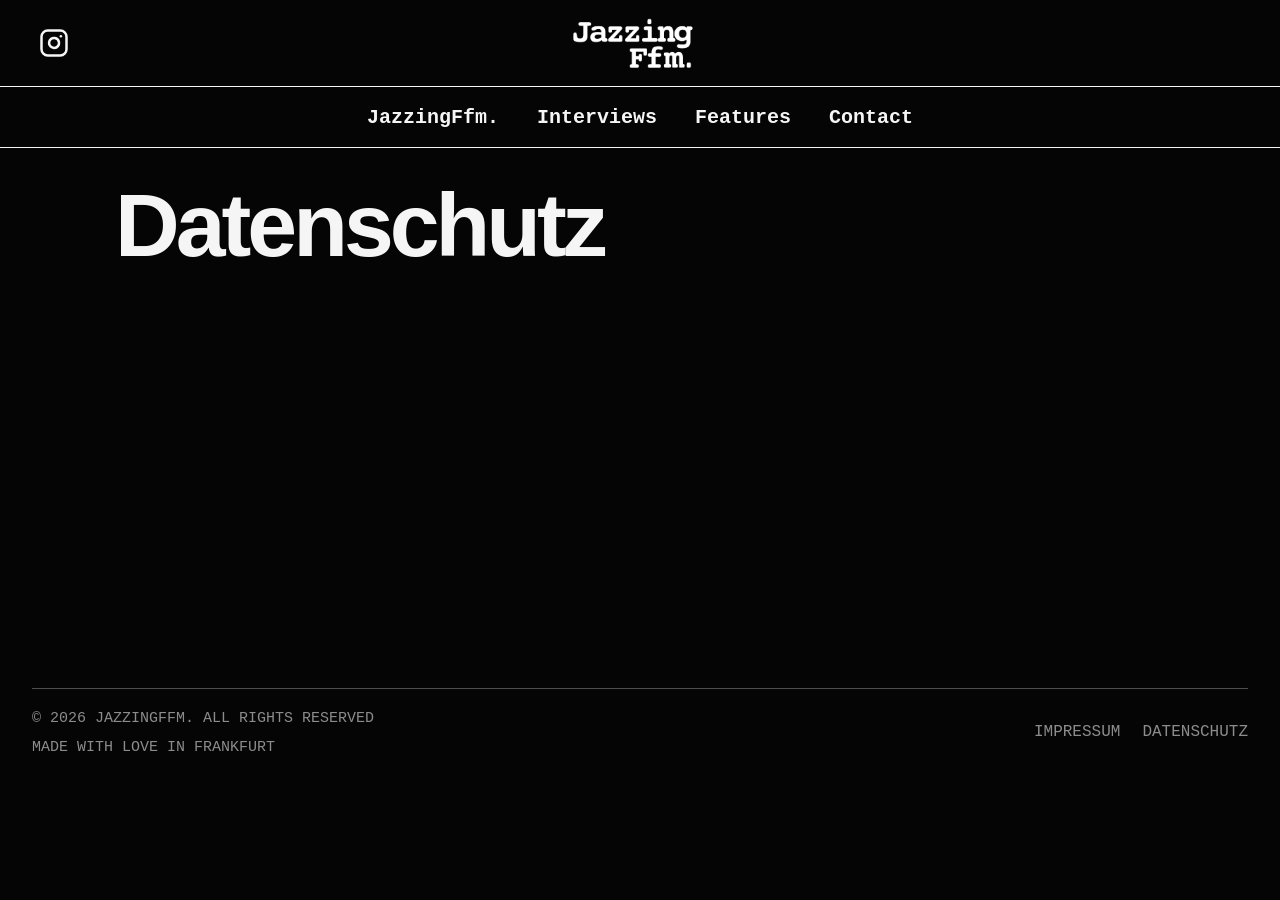
==== datenschutz/index.html @ f1a975be "Add Impressum and Datenschutz footer pages" ====
<!DOCTYPE html>
<html lang="de">
<head>
  <meta charset="UTF-8" />
  <meta name="viewport" content="width=device-width, initial-scale=1.0" />
  <title>Datenschutz | JazzingFfm</title>
  <meta name="robots" content="noindex, follow" />
  <link rel="canonical" href="https://jazzingffm.de/datenschutz/" />
  <link rel="icon" type="image/png" href="/tab-icon.png?v=9c1cafc0" />
  <link rel="stylesheet" href="/css/style.css?v=caption37" />
  <link rel="stylesheet" href="/css/site-polish.css?v=8" />
</head>
<body>
  <header class="top-header">
    <div class="masthead">
      <a class="header-instagram-link" href="https://www.instagram.com/jazzingffm/" target="_blank" rel="noopener" aria-label="JazzingFfm. on Instagram"><svg viewBox="0 0 24 24" aria-hidden="true" fill="none" stroke-width="2" stroke-linecap="round" stroke-linejoin="round"><rect x="2" y="2" width="20" height="20" rx="5" ry="5"></rect><path d="M16 11.37A4 4 0 1 1 12.63 8 4 4 0 0 1 16 11.37z"></path><line x1="17.5" y1="6.5" x2="17.51" y2="6.5"></line></svg></a>
      <a class="header-logo-link" href="/" aria-label="JazzingFfm. home"><img class="header-logo" src="/header.png" alt="JazzingFfm." /></a>
    </div>
  </header>
  <nav class="nav-row" aria-label="Main navigation"><div class="nav-inner"><div class="nav-links"><a href="/">JazzingFfm.</a><a href="/#/interviews">Interviews</a><a href="/#/features">Features</a><a href="/#/contact">Contact</a></div></div></nav>
  <main><section class="page active"><div class="container hero"><h1>Datenschutz</h1></div></section></main>
  <footer class="site-footer"><div class="footer-main"><div class="footer-left"><div class="copyright"><p>© 2026 JAZZINGFFM. ALL RIGHTS RESERVED</p><p>MADE WITH LOVE IN FRANKFURT</p></div></div><nav class="footer-legal" aria-label="Legal"><a href="/impressum/">Impressum</a><a href="/datenschutz/" aria-current="page">Datenschutz</a></nav></div></footer>
  <script src="/js/site-transition.js?v=3"></script>
</body>
</html>
---- css/style.css ----
:root {
      --bg: #050505;
      --ink: #f5f5f5;
      --muted: #a7a7a7;
      --footer: #050505;
      --footerText: #f5f5f5;
      --accent: #f5f5f5;
    }

    * {
      box-sizing: border-box;
    }

    html {
      scroll-behavior: smooth;
      background: var(--bg);
      max-width: 100%;
      overflow-x: clip;
    }

    body {
      margin: 0;
      background: var(--bg);
      color: var(--ink);
      font-family: "Courier New", Courier, monospace;
      line-height: 1.55;
      max-width: 100%;
      overflow-x: clip;
    }

    a {
      color: inherit;
      text-decoration: none;
    }

    img {
      max-width: 100%;
      display: block;
    }

    input,
    button {
      font: inherit;
    }

    /* =========================
       HEADER
    ========================== */

    .top-header {
      background: var(--bg);
    }

    .masthead {
      height: 118px;
      display: flex;
      align-items: center;
      justify-content: center;
      max-width: 1500px;
      margin: 0 auto;
      padding: 0 42px;
      position: relative;
    }

    .header-logo-link {
      display: inline-flex;
      align-items: center;
      justify-content: center;
      transition: opacity 0.18s ease;
    }

    .header-logo-link:hover {
      opacity: 0.68;
    }

    .header-logo {
      width: min(760px, 78vw);
      height: auto;
      max-height: 84px;
      object-fit: contain;
      filter: invert(1);
    }

    .header-instagram-link {
      position: absolute;
      left: 42px;
      top: 50%;
      transform: translateY(-50%);
      display: inline-flex;
      align-items: center;
      justify-content: center;
      width: 58px;
      height: 58px;
      transition: opacity 0.18s ease;
    }

    .header-instagram-link:hover {
      opacity: 0.62;
    }

    .header-instagram-link svg {
      width: 42px;
      height: 42px;
      stroke: currentColor;
    }

    .language-switch {
      position: absolute;
      right: 42px;
      top: 50%;
      transform: translateY(-50%);
      display: flex;
      align-items: center;
      gap: 8px;
      font-size: 18px;
      font-weight: 700;
    }

    .language-switch button {
      border: 1.5px solid var(--ink);
      background: transparent;
      color: var(--ink);
      border-radius: 999px;
      padding: 5px 13px;
      cursor: pointer;
      transition: background 0.18s ease, color 0.18s ease, opacity 0.18s ease;
    }

    .language-switch button:hover {
      opacity: 0.65;
    }

    .language-switch button.active {
      background: var(--ink);
      color: var(--bg);
      opacity: 1;
    }

    .nav-row {
      position: -webkit-sticky;
      position: sticky;
      top: 0;
      z-index: 20;
      background: var(--bg);
      border-top: 1.5px solid var(--ink);
      border-bottom: 1.5px solid var(--ink);
      height: 88px;
      display: flex;
      align-items: center;
    }

    .nav-inner {
      width: 100%;
      max-width: 1500px;
      margin: 0 auto;
      padding: 0 42px;
      display: flex;
      align-items: center;
      justify-content: center;
    }

    .nav-links {
      display: flex;
      align-items: center;
      justify-content: center;
      gap: 18px;
      font-size: 27px;
      font-weight: 700;
      white-space: nowrap;
      flex-wrap: wrap;
    }

    .nav-links a {
      padding: 7px 19px;
      border-radius: 999px;
      transition: background 0.18s ease, color 0.18s ease, opacity 0.18s ease;
    }

    .nav-links a:hover {
      opacity: 0.55;
    }

    .nav-links a.active {
      background: var(--ink);
      color: var(--bg);
      opacity: 1;
    }

    /* =========================
       GENERAL LAYOUT
    ========================== */

    main {
      min-height: 60vh;
    }

    .page {
      display: none;
      max-width: 100%;
      overflow-x: clip;
    }

    .page.active {
      display: block;
    }

    .container {
      width: min(1180px, calc(100% - 44px));
      margin: 0 auto;
    }

    .thin-line {
      border: 0;
      border-top: 1.5px solid var(--ink);
      margin: 26px 0;
    }

    .eyebrow {
      font-size: 18px;
      text-transform: uppercase;
      letter-spacing: 0.18em;
      margin-bottom: 16px;
      color: var(--accent);
      font-weight: 900;
    }

    .button {
      display: inline-flex;
      align-items: center;
      justify-content: center;
      padding: 10px 30px;
      border: 1.5px solid var(--ink);
      border-radius: 999px;
      font-family: Georgia, "Times New Roman", serif;
      font-size: 26px;
      background: transparent;
      cursor: pointer;
      transition: background 0.18s ease, color 0.18s ease;
    }

    .button:hover {
      background: var(--ink);
      color: var(--bg);
    }

    /* =========================
       HOME
    ========================== */

    .home-feature {
      display: grid;
      grid-template-columns: 1.1fr 0.9fr;
      gap: 32px;
      padding: 42px 0 46px;
      align-items: stretch;
    }

    .feature-visual {
      display: flex;
      flex-direction: column;
      min-width: 0;
    }

    .feature-image {
      min-height: 430px;
      background:
        linear-gradient(135deg, rgba(255,255,255,.12), rgba(255,255,255,.02)),
        repeating-linear-gradient(
          45deg,
          rgba(255,255,255,.12) 0 1px,
          transparent 1px 18px
        );
      border: 1.5px solid var(--ink);
      display: flex;
      align-items: flex-end;
      padding: 28px;
      font-size: 18px;
      color: var(--muted);
      overflow: hidden;
      position: relative;
    }

    .feature-photo {
      height: auto;
      object-fit: contain;
      position: static;
      width: 100%;
    }

    .feature-image.has-photo {
      display: block;
      min-height: 0;
      padding: 0;
    }

    .feature-image.has-photo .feature-image-label {
      display: none;
    }

    .feature-copy {
      padding: 16px 0;
      display: flex;
      flex-direction: column;
      justify-content: center;
    }

    .feature-copy h2 {
      font-family: Arial, Helvetica, sans-serif;
      font-size: clamp(42px, 5vw, 74px);
      line-height: 0.98;
      letter-spacing: -3px;
      margin: 0 0 20px;
    }

    .feature-copy p {
      font-size: 22px;
      margin: 0 0 20px;
    }

    .latest-button-mobile {
      display: none;
    }

    .feature-meta {
      color: var(--muted);
      font-size: 16px;
      letter-spacing: 0.08em;
      margin: -8px 0 24px;
      text-transform: uppercase;
    }

    .home-about {
      border-top: 1.5px solid var(--ink);
      display: block;
      padding: 48px 0 68px;
    }

    .home-about > .eyebrow {
      margin-bottom: 18px;
    }

    .home-about h1 {
      font-family: Arial, Helvetica, sans-serif;
      font-size: clamp(46px, 7vw, 96px);
      line-height: 0.94;
      letter-spacing: -4px;
      margin: 0;
      max-width: 1000px;
    }

    .home-about-copy > p {
      color: var(--ink);
      font-size: 19px;
      line-height: 1.65;
      margin: 18px 0 0;
      max-width: 860px;
    }

    .hero {
      padding: 54px 0;
    }

    .hero h1 {
      font-family: Arial, Helvetica, sans-serif;
      font-size: clamp(54px, 9vw, 132px);
      line-height: 0.92;
      letter-spacing: -6px;
      margin: 0;
      max-width: 1100px;
    }

    .hero p {
      max-width: 740px;
      font-size: 23px;
      margin-top: 22px;
    }

    /* =========================
       LISTING PAGES
    ========================== */

    .listing {
      padding: 18px 0 70px;
    }

    .listing-header {
      display: flex;
      align-items: end;
      justify-content: flex-start;
      gap: 56px;
      margin-bottom: 0;
    }

    .listing-header + .thin-line {
      margin: 18px 0 44px;
    }

    .section-title {
      font-family: Arial, Helvetica, sans-serif;
      font-size: clamp(40px, 6vw, 82px);
      letter-spacing: -3px;
      line-height: 0.95;
      margin: 0;
    }

    .listing-header p {
      max-width: 540px;
      font-size: 20px;
      color: var(--muted);
      margin: 0;
    }

    .article-grid {
      display: grid;
      grid-template-columns: repeat(3, 1fr);
      column-gap: 26px;
      row-gap: 64px;
    }

    .article-card {
      min-height: 0;
      display: flex;
      flex-direction: column;
      justify-content: flex-start;
      color: inherit;
      text-align: left;
      font-family: inherit;
    }

    .card-thumb {
      height: 250px;
      border: 1.5px solid var(--ink);
      background:
        linear-gradient(135deg, rgba(255,255,255,.10), rgba(255,255,255,.03)),
        repeating-linear-gradient(
          -30deg,
          rgba(255,255,255,.10) 0 1px,
          transparent 1px 14px
        );
      margin-bottom: 22px;
      display: flex;
      align-items: flex-end;
      padding: 18px;
      font-size: 15px;
      color: var(--muted);
    }

    .card-thumb.has-photo {
      overflow: hidden;
      padding: 0;
    }

    .card-thumb img {
      height: 100%;
      object-fit: cover;
      width: 100%;
    }

    .card-thumb.has-photo .card-thumb-label {
      display: none;
    }

    .article-card h2 {
      font-family: Arial, Helvetica, sans-serif;
      font-size: 34px;
      line-height: 1;
      letter-spacing: -1.4px;
      margin: 0 0 16px;
    }

    .article-meta {
      font-size: 15px;
      text-transform: uppercase;
      letter-spacing: 0.08em;
      color: var(--muted);
      margin-bottom: 12px;
    }

    .article-card p {
      margin: 0;
      font-size: 18px;
    }

    .article-card .card-subtitle {
      font-size: 20px;
      line-height: 1.45;
    }

    .read-more {
      display: inline-block;
      margin-top: 8px;
      font-size: 19px;
      border-bottom: 1.5px solid var(--ink);
      width: fit-content;
    }

    /* =========================
       ARTICLE PAGE
    ========================== */

    .article-page {
      padding: 50px 0 74px;
    }

    .article-shell {
      max-width: 980px;
      margin: 0 auto;
    }

.article-category {
  display: block;
  width: fit-content;
  margin: 0 0 18px;
  border-bottom: 1.5px solid var(--ink);
  padding-bottom: 5px;
  font-size: 20px;
  font-weight: 900;
}

.article-back-top {
  display: block;
  width: fit-content;
  margin: 0 0 40px -42px;
  font-size: 19px;
  border-bottom: 1.5px solid var(--ink);
}

    .article-title {
      font-family: Arial, Helvetica, sans-serif;
      font-size: clamp(48px, 7vw, 104px);
      line-height: 0.94;
      letter-spacing: -5px;
      margin: 0;
    }

    .byline {
      font-size: 19px;
      margin: 18px 0;
      color: var(--muted);
    }

    .article-gallery {
      position: relative;
    }

    .article-gallery-track {
      aspect-ratio: 3 / 2;
      background: transparent;
      border: 0;
      display: block;
      overflow: hidden;
      position: relative;
      width: 100%;
    }

    .article-hero-image {
      align-items: center;
      background: transparent;
      color: var(--muted);
      display: grid;
      font-size: 16px;
      height: 100%;
      inset: 0;
      justify-items: center;
      overflow: hidden;
      padding: 24px;
      position: absolute;
      width: 100%;
    }

    .article-hero-image[hidden] {
      display: none;
    }

    .article-hero-image img {
      display: block;
      height: auto;
      max-height: 100%;
      max-width: 100%;
      object-fit: contain;
      width: auto;
    }

    .article-hero-image.has-photo {
      padding: 0;
    }

    .gallery-control {
      background: transparent;
      border: 0;
      color: #fff;
      cursor: pointer;
      font-family: Arial, Helvetica, sans-serif;
      font-size: 30px;
      line-height: 1;
      opacity: 0;
      padding: 10px;
      pointer-events: none;
      position: absolute;
      text-shadow: 0 1px 5px rgba(0, 0, 0, 0.85);
      top: 50%;
      transform: translateY(-50%);
      transition: opacity 0.16s ease;
      z-index: 2;
    }

    .article-gallery:hover .gallery-control,
    .article-gallery:focus-within .gallery-control {
      opacity: 1;
      pointer-events: auto;
    }

    .gallery-control:hover {
      color: #fff;
      opacity: 0.65;
    }

    .gallery-control.previous {
      left: 8px;
    }

    .gallery-control.next {
      right: 8px;
    }

    .gallery-control[hidden],
    .gallery-status[hidden] {
      display: none;
    }

    .gallery-status {
      background: rgba(5, 5, 5, 0.72);
      bottom: 12px;
      color: #fff;
      font-size: 13px;
      line-height: 1;
      padding: 6px 8px;
      pointer-events: none;
      position: absolute;
      right: 12px;
      z-index: 2;
    }

    @media (hover: none), (pointer: coarse) {
      .article-gallery .gallery-control {
        opacity: 1;
        pointer-events: auto;
      }
    }

    .caption {
      color: var(--muted);
      font-size: 15px;
      margin: 10px 0 28px;
    }

    .article-body {
      font-family: inherit;
      font-size: 23px;
      line-height: 1.45;
      max-width: 720px;
    }

    .article-body p {
      margin: 0 0 24px;
    }

    .article-body > p:first-child {
      font-weight: 700;
    }

    .article-body strong {
      font-weight: 700;
    }

    .question {
      font-family: Georgia, "Times New Roman", serif;
      font-weight: 400;
      font-size: 21px;
      line-height: 1.4;
      margin-top: 34px;
    }

    .artist-bio {
      border: 1.5px solid var(--ink);
      display: block;
      margin: 42px 0 0;
      min-height: 150px;
      padding: 28px 34px 30px;
      width: 100%;
    }

    .artist-bio h2 {
      font-family: Arial, Helvetica, sans-serif;
      font-size: 34px;
      letter-spacing: -1px;
      line-height: 1;
      margin: 0 0 8px;
    }

    .artist-bio p {
      font-family: inherit;
      font-size: 18px;
      line-height: 1.65;
      margin: 0;
    }

    /* =========================
       CONTACT PAGE
    ========================== */

    .contact-box {
      border-top: 1.5px solid var(--ink);
      border-bottom: 1.5px solid var(--ink);
      padding: 30px 0;
      margin: 28px 0 68px;
      max-width: 780px;
    }

    .contact-box p {
      font-size: 24px;
      margin: 0 0 20px;
    }

    .contact-box a {
      border-bottom: 1.5px solid var(--ink);
    }

    /* =========================
       FOOTER
    ========================== */

    .site-footer {
      background: var(--footer);
      color: var(--footerText);
      padding: 0 0 24px;
      border-radius: 0;
    }

    .footer-main {
      width: min(1460px, calc(100% - 44px));
      margin: 0 auto;
      display: flex;
      align-items: center;
      border-top: 1.5px solid #4d4d4d;
      justify-content: space-between;
      gap: 24px;
      padding-top: 24px;
    }

    .footer-left {
      display: flex;
      flex-direction: column;
      align-items: flex-start;
    }

.hidden {
  display: none !important;
}

    .copyright {
      color: #8c8c8c;
      font-size: 18px;
      text-transform: uppercase;
    }

    .copyright p {
      margin: 0 0 6px;
    }

    .copyright p:last-child {
      margin-bottom: 0;
    }

    .socials {
      display: flex;
      justify-content: flex-end;
      align-items: center;
      flex-wrap: wrap;
      gap: 14px;
    }

    .socials a {
      border: 1.5px solid var(--footerText);
      border-radius: 999px;
      padding: 6px 30px;
      font-family: Georgia, "Times New Roman", serif;
      font-size: 28px;
      line-height: 1;
    }

    .socials .support {
      background: var(--footerText);
      color: var(--footer);
      border-color: var(--footerText);
    }

    /* =========================
       RESPONSIVE
    ========================== */

    @media (min-width: 1051px) {
      .masthead {
        height: 86px;
        max-width: 1320px;
        padding: 0 32px;
      }

      .header-logo {
        width: min(560px, 60vw);
        max-height: 60px;
      }

      .header-instagram-link {
        left: 32px;
        width: 44px;
        height: 44px;
      }

      .header-instagram-link svg {
        width: 30px;
        height: 30px;
      }

      .language-switch {
        right: 32px;
        gap: 6px;
        font-size: 14px;
      }

      .language-switch button {
        padding: 4px 10px;
      }

      .nav-row {
        height: 62px;
      }

      .nav-inner {
        max-width: 1320px;
        padding: 0 32px;
      }

      .nav-links {
        gap: 10px;
        font-size: 20px;
      }

      .nav-links a {
        padding: 5px 14px;
      }

      .container {
        width: min(1050px, calc(100% - 64px));
      }

      .eyebrow {
        font-size: 14px;
        margin-bottom: 12px;
      }

      .button {
        padding: 8px 24px;
        font-size: 21px;
      }

      .home-feature {
        gap: 28px;
        padding: 28px 0 34px;
      }

      .home-feature .feature-visual {
        transform: translateY(10px);
      }

      .feature-image {
        min-height: 350px;
      }

      .feature-copy {
        padding: 10px 0;
      }

      .feature-copy h2 {
        font-size: clamp(34px, 4vw, 58px);
        letter-spacing: -2px;
        margin-bottom: 14px;
      }

      .feature-copy p {
        font-size: 18px;
        margin-bottom: 16px;
      }

      .feature-meta {
        font-size: 13px;
        margin: -4px 0 18px;
      }

      .home-about {
        padding: 34px 0 48px;
      }

      .home-about > .eyebrow {
        margin-bottom: 12px;
      }

      .home-about h1 {
        font-size: clamp(38px, 5.8vw, 74px);
        letter-spacing: -3px;
        max-width: 850px;
      }

      .home-about-copy > p {
        font-size: 16px;
        line-height: 1.55;
        margin-top: 14px;
        max-width: 760px;
      }

      .hero {
        padding: 36px 0;
      }

      .hero h1 {
        font-size: clamp(42px, 7vw, 94px);
        letter-spacing: -4px;
      }

      .hero p {
        font-size: 19px;
        margin-top: 16px;
      }

      .listing {
        padding: 36px 0 54px;
      }

      .listing-header {
        gap: 40px;
        margin-bottom: 12px;
      }

      .listing-header + .thin-line {
        margin: 10px 0 34px;
      }

      .section-title {
        font-size: clamp(34px, 5vw, 64px);
        letter-spacing: -2px;
      }

      .listing-header p {
        max-width: 500px;
        font-size: 17px;
      }

      .article-grid {
        column-gap: 22px;
        row-gap: 52px;
      }

      .card-thumb {
        height: 210px;
        margin-bottom: 18px;
      }

      .article-card h2 {
        font-size: 28px;
        letter-spacing: -1px;
        margin-bottom: 12px;
      }

      .article-meta {
        font-size: 13px;
        margin-bottom: 9px;
      }

      .article-card .card-subtitle {
        font-size: 17px;
        line-height: 1.4;
      }

      .read-more {
        margin-top: 6px;
        font-size: 16px;
      }

      .article-page {
        padding: 36px 0 56px;
      }

      .article-shell {
        max-width: 860px;
      }

      .article-category {
        margin-bottom: 14px;
        font-size: 16px;
      }

      .article-title {
        font-size: clamp(40px, 5.7vw, 76px);
        letter-spacing: -3px;
      }

      .byline {
        font-size: 16px;
        margin: 14px 0;
      }

      .article-hero-image {
        height: 480px;
      }

      .caption {
        font-size: 13px;
        margin: 8px 0 22px;
      }

      .article-body {
        max-width: 680px;
        font-size: 20px;
        line-height: 1.4;
      }

      .article-body p {
        margin-bottom: 20px;
      }

      .question {
        font-size: 18px;
        margin-top: 28px;
      }

      .artist-bio {
        margin-top: 34px;
        min-height: 0;
        padding: 22px 26px 24px;
      }

      .artist-bio h2 {
        font-size: 28px;
        margin-bottom: 6px;
      }

      .artist-bio p {
        font-size: 16px;
        line-height: 1.5;
      }

      .contact-box {
        max-width: 700px;
        margin: 22px 0 52px;
        padding: 24px 0;
      }

      .contact-box p {
        font-size: 20px;
        margin-bottom: 16px;
      }

      .site-footer {
        padding-bottom: 18px;
      }

      .footer-main {
        width: min(1260px, calc(100% - 64px));
        padding-top: 18px;
      }

      .copyright {
        font-size: 15px;
      }

      .socials a {
        padding: 5px 24px;
        font-size: 22px;
      }
    }

    @media (max-width: 1050px) {
      .masthead {
        height: 104px;
        padding: 0 24px;
      }

      .header-logo {
        width: min(620px, 84vw);
        max-height: 72px;
      }

      .language-switch {
        right: 24px;
        font-size: 16px;
      }

      .header-instagram-link {
        left: 24px;
        width: 48px;
        height: 48px;
      }

      .header-instagram-link svg {
        width: 34px;
        height: 34px;
      }

      .language-switch button {
        padding: 4px 11px;
      }

      .nav-row {
        height: auto;
        padding: 16px 0;
      }

      .nav-inner {
        padding: 0 24px;
      }

      .nav-links {
        gap: 12px;
        font-size: 22px;
      }

      .nav-links a {
        padding: 6px 16px;
      }

      .home-feature {
        grid-template-columns: 1fr;
      }

      .home-about {
        grid-template-columns: 1fr;
      }

      .article-grid {
        grid-template-columns: 1fr 1fr;
      }

      .footer-main {
        gap: 16px;
        align-items: center;
      }

      .socials {
        justify-content: flex-start;
      }
    }

    @media (max-width: 680px) {
      .masthead {
        height: 92px;
        padding: 0 14px;
      }

      .header-logo {
        width: min(320px, 58vw);
        max-height: 52px;
      }

      .header-instagram-link {
        left: 12px;
        top: 50%;
        bottom: auto;
        transform: translateY(-50%);
        width: 38px;
        height: 38px;
      }

      .header-instagram-link svg {
        width: 26px;
        height: 26px;
      }

      .language-switch {
        position: absolute;
        right: 12px;
        top: 50%;
        transform: translateY(-50%);
        gap: 4px;
        font-size: 13px;
      }

      .language-switch button {
        padding: 4px 8px;
      }

      .nav-row {
        height: auto;
        overflow: hidden;
        padding: 0;
      }

      .nav-inner {
        justify-content: flex-start;
        max-width: 100%;
        overflow-x: auto;
        padding: 10px 14px;
        scrollbar-width: none;
        -webkit-overflow-scrolling: touch;
      }

      .nav-inner::-webkit-scrollbar {
        display: none;
      }

      .nav-links {
        flex-wrap: nowrap;
        gap: 8px;
        justify-content: flex-start;
        font-size: 18px;
        min-width: max-content;
      }

      .nav-links a {
        border-radius: 999px;
        border-right: 0;
        padding: 7px 16px;
      }

      .hero {
        padding: 36px 0;
      }

      .hero h1,
      .home-about h1,
      .article-title {
        letter-spacing: -2.5px;
      }

      .home-feature {
        gap: 20px;
        padding: 32px 0 40px;
      }

      .home-feature .feature-copy {
        order: 1;
      }

      .home-feature .feature-visual {
        order: 2;
      }

      .home-feature .feature-copy #latestButton {
        display: none;
      }

      .latest-button-mobile {
        display: inline-flex;
        justify-self: start;
        order: 3;
        white-space: nowrap;
      }

      .home-about {
        padding: 36px 0 50px;
      }

      .article-grid {
        grid-template-columns: 1fr;
      }

      .listing-header {
        align-items: flex-start;
        flex-direction: column;
        gap: 18px;
      }

      .feature-image {
        height: 380px;
        min-height: 380px;
      }

      .article-hero-image:not(.has-photo) {
        min-height: 0;
      }

      .article-body {
        font-size: 20px;
      }

      .socials a {
        font-size: 22px;
      }

    }


/* article caption + counter row — PR 34 */
.article-gallery .gallery-status {
  position: absolute;
  top: calc(100% + 8px);
  right: 0;
  bottom: auto;
  left: auto;
  margin: 0;
  padding: 0;
  color: var(--muted);
  font-size: 14px;
  line-height: 1.4;
  text-align: right;
  white-space: nowrap;
}

#articleCaption.caption {
  margin: 8px 86px 10px 0;
  color: var(--muted);
  font-size: 14px;
  line-height: 1.4;
  min-height: 1.4em;
}

#articleBody.article-body {
  margin-top: 10px;
}

#articleBody.article-body > :first-child {
  margin-top: 0;
}

@media (max-width: 700px) {
  .article-gallery .gallery-status,
  #articleCaption.caption {
    font-size: 13px;
  }

  #articleCaption.caption {
    margin-right: 64px;
    margin-bottom: 8px;
  }

  #articleBody.article-body {
    margin-top: 8px;
  }
}

/* flush article caption + counter row */
.article-gallery .gallery-status {
  top: 100%;
}

#articleCaption.caption {
  margin-top: 0;
  margin-bottom: 0;
}

#articleBody.article-body {
  margin-top: 20px;
}

@media (max-width: 700px) {
  #articleCaption.caption {
    margin-top: 0;
    margin-bottom: 0;
  }

  #articleBody.article-body {
    margin-top: 16px;
  }
}

/* Make the slide fill the invisible gallery frame and keep the photo bottom flush with its caption. */
.article-hero-image {
  height: 100% !important;
  align-items: end;
}

.article-gallery .gallery-status {
  top: 100%;
}

#articleCaption.caption {
  margin-top: 0;
  margin-bottom: 0;
}

#articleBody.article-body {
  margin-top: 20px;
}

@media (max-width: 700px) {
  #articleBody.article-body {
    margin-top: 16px;
  }
}
---- css/site-polish.css ----
/* Page transitions are driven by js/site-transition.js so the dissolve is reliable on desktop. */
main {
  opacity: 1;
  filter: blur(0);
  transform: scale(1);
  will-change: opacity, filter, transform;
}

/* Homepage lead image: keep the photo's natural aspect ratio and let the white frame hug the image itself. */
.feature-image.has-photo {
  align-self: flex-start;
  aspect-ratio: auto;
  background: transparent;
  border: 1.5px solid var(--ink);
  display: block;
  height: auto;
  min-height: 0;
  overflow: hidden;
  padding: 0;
  position: relative;
  width: fit-content;
  max-width: 100%;
}

.feature-image.has-photo .feature-photo {
  display: block;
  height: auto;
  max-height: none;
  max-width: 100%;
  object-fit: initial;
  position: static;
  width: auto;
}

/* Article gallery: reserve one stable frame before images load and while the
   slideshow changes. Photos are letterboxed against black, so neither a slow
   image nor a different aspect ratio can move the article text below it. */
.article-gallery-track {
  aspect-ratio: 16 / 9;
  background: var(--bg);
  height: auto;
  min-height: 0;
}

.article-hero-image {
  height: 100% !important;
  inset: 0;
  position: absolute;
}

.article-hero-image img {
  max-height: 100%;
}

.footer-legal {
  align-items: center;
  color: #8c8c8c;
  display: flex;
  font-size: 16px;
  gap: 22px;
  text-transform: uppercase;
}

.footer-legal a {
  border-bottom: 1px solid transparent;
  transition: border-color 0.18s ease, color 0.18s ease;
}

.footer-legal a:hover,
.footer-legal a:focus-visible {
  border-color: var(--footerText);
  color: var(--footerText);
}

@media (max-width: 680px) {
  body {
    font-size: 15px;
    line-height: 1.5;
  }

  .footer-main {
    align-items: flex-start;
    flex-direction: column;
  }

  .footer-legal {
    font-size: 13px;
    gap: 18px;
  }

  .nav-row {
    height: 58px;
  }

  .nav-inner {
    padding: 0 8px;
  }

  .nav-links {
    gap: 2px;
    font-size: 15.5px;
  }

  .nav-links a {
    padding: 6px 10px;
  }

  .button {
    font-size: 19px;
    padding: 8px 20px;
  }

  .eyebrow {
    font-size: 13px;
    margin-bottom: 10px;
  }

  .home-feature {
    row-gap: 12px;
    padding-top: 22px;
    padding-bottom: 28px;
  }

  .feature-copy {
    padding: 0;
  }

  .feature-copy h2 {
    font-size: 30px;
    line-height: 1.02;
    letter-spacing: -1.5px;
    margin-bottom: 12px;
  }

  .feature-copy p {
    font-size: 16.5px;
    line-height: 1.55;
    margin-bottom: 2px;
  }

  .feature-meta {
    font-size: 12.5px;
    margin-bottom: 14px;
  }

  .feature-visual {
    align-items: center;
    margin: 0;
    width: 100%;
  }

  .feature-image.has-photo {
    align-self: center;
    height: auto;
    margin-inline: auto;
    min-height: 0;
    max-width: 100%;
  }

  .feature-image.has-photo .feature-photo {
    height: auto;
    max-width: 100%;
    width: auto;
  }

  .latest-button-mobile {
    margin-top: 6px;
  }

  .home-about {
    padding: 34px 0 44px;
  }

  .home-about h1 {
    font-size: 38px;
    letter-spacing: -2px;
    line-height: 0.98;
  }

  .home-about-copy > p {
    font-size: 15.5px;
    line-height: 1.6;
    margin-top: 14px;
  }

  .listing-header {
    gap: 18px;
  }

  .section-title {
    font-size: 40px;
    letter-spacing: -2px;
  }

  .listing-header p {
    font-size: 15.5px;
    line-height: 1.5;
  }

  .article-card h2 {
    font-size: 27px;
    line-height: 1.05;
  }

  .article-card p,
  .article-card .card-subtitle {
    font-size: 16px;
    line-height: 1.5;
  }

  .read-more {
    font-size: 15px;
  }

  .article-page {
    padding-top: 30px;
  }

  .article-category {
    font-size: 15px;
  }

  .article-title {
    font-size: 40px;
    letter-spacing: -2px;
    line-height: 1;
  }

  .byline {
    font-size: 14px;
    margin: 12px 0;
  }

  .caption,
  .gallery-status {
    font-size: 12.5px;
  }

  .article-body,
  .article-body p,
  .article-body li {
    font-size: 16px;
    line-height: 1.62;
  }

  .artist-bio h2 {
    font-size: 24px;
  }

  .artist-bio p {
    font-size: 15px;
    line-height: 1.55;
  }

  .hero {
    padding: 36px 0;
  }

  .hero h1 {
    font-size: 42px;
    letter-spacing: -2px;
    line-height: 1;
  }

  .hero p,
  .contact-box {
    font-size: 16px;
  }

  .copyright,
  .site-footer {
    font-size: 12px;
  }
}
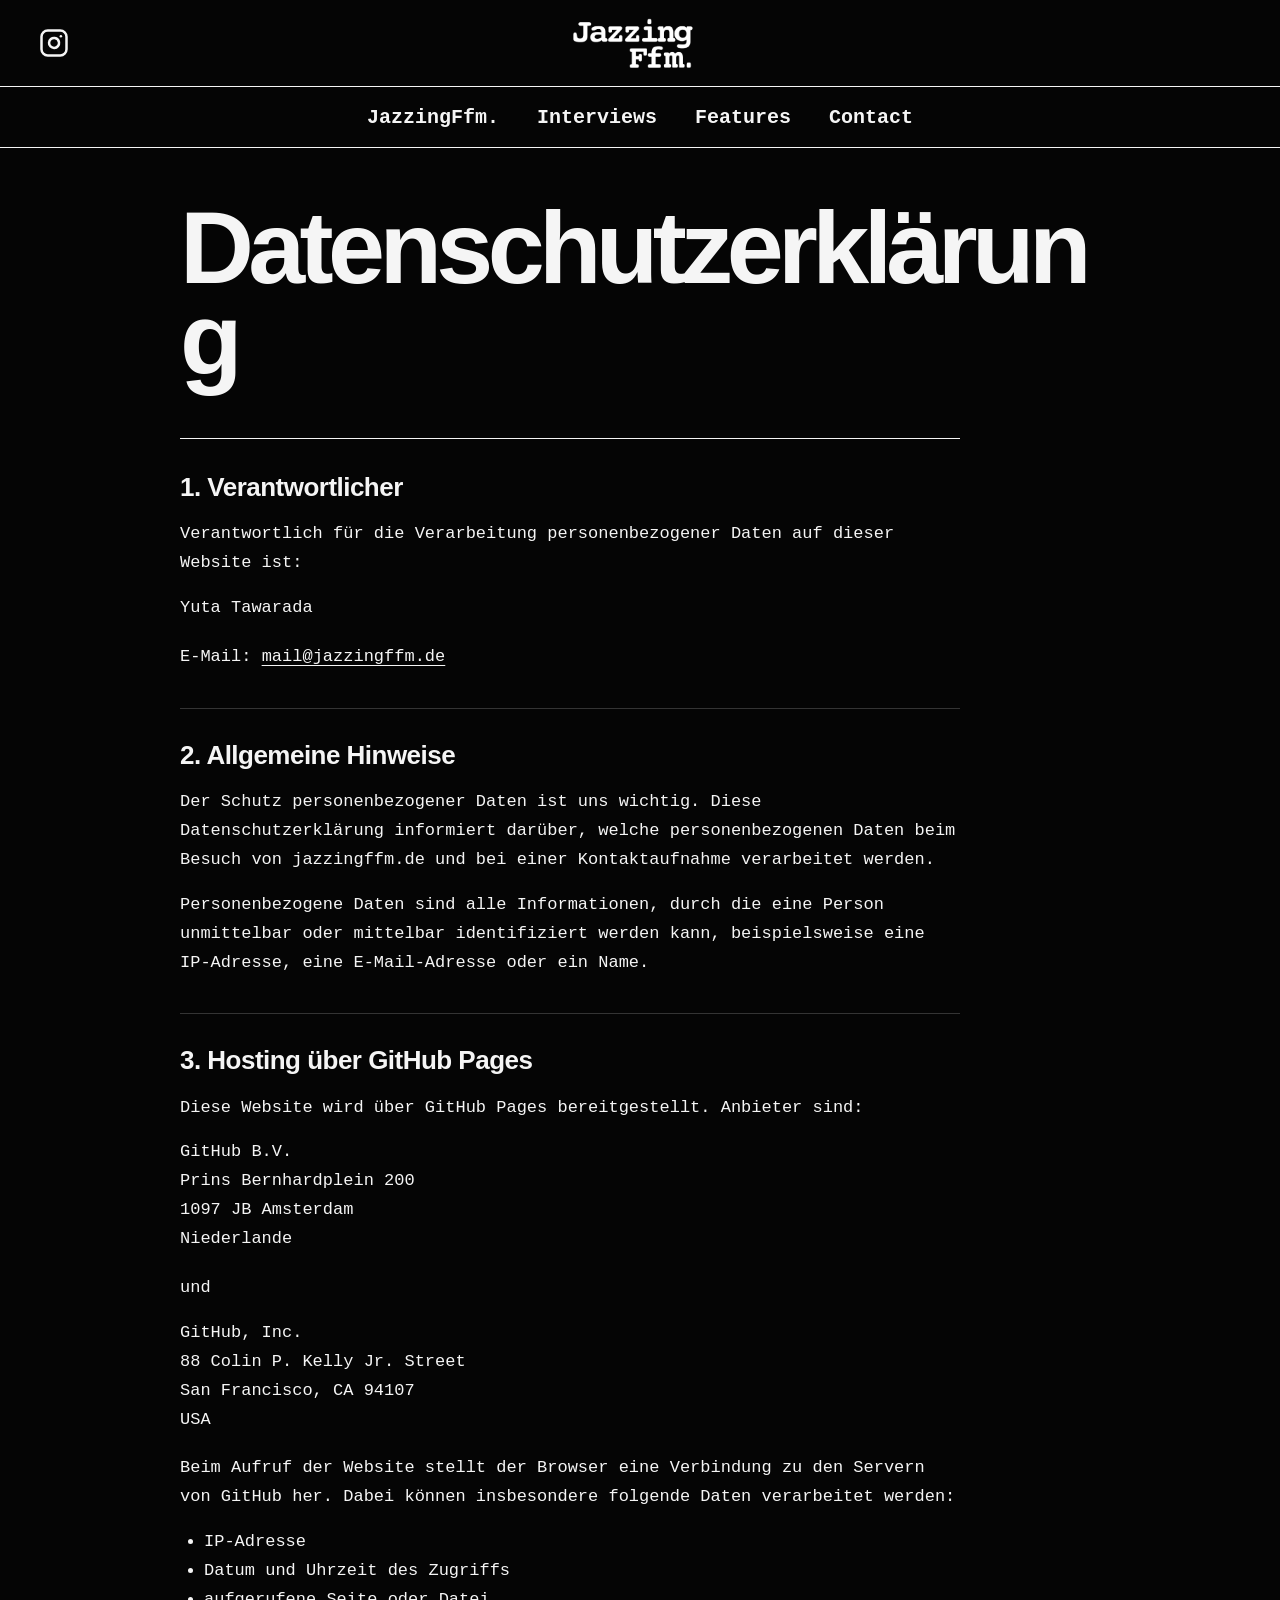
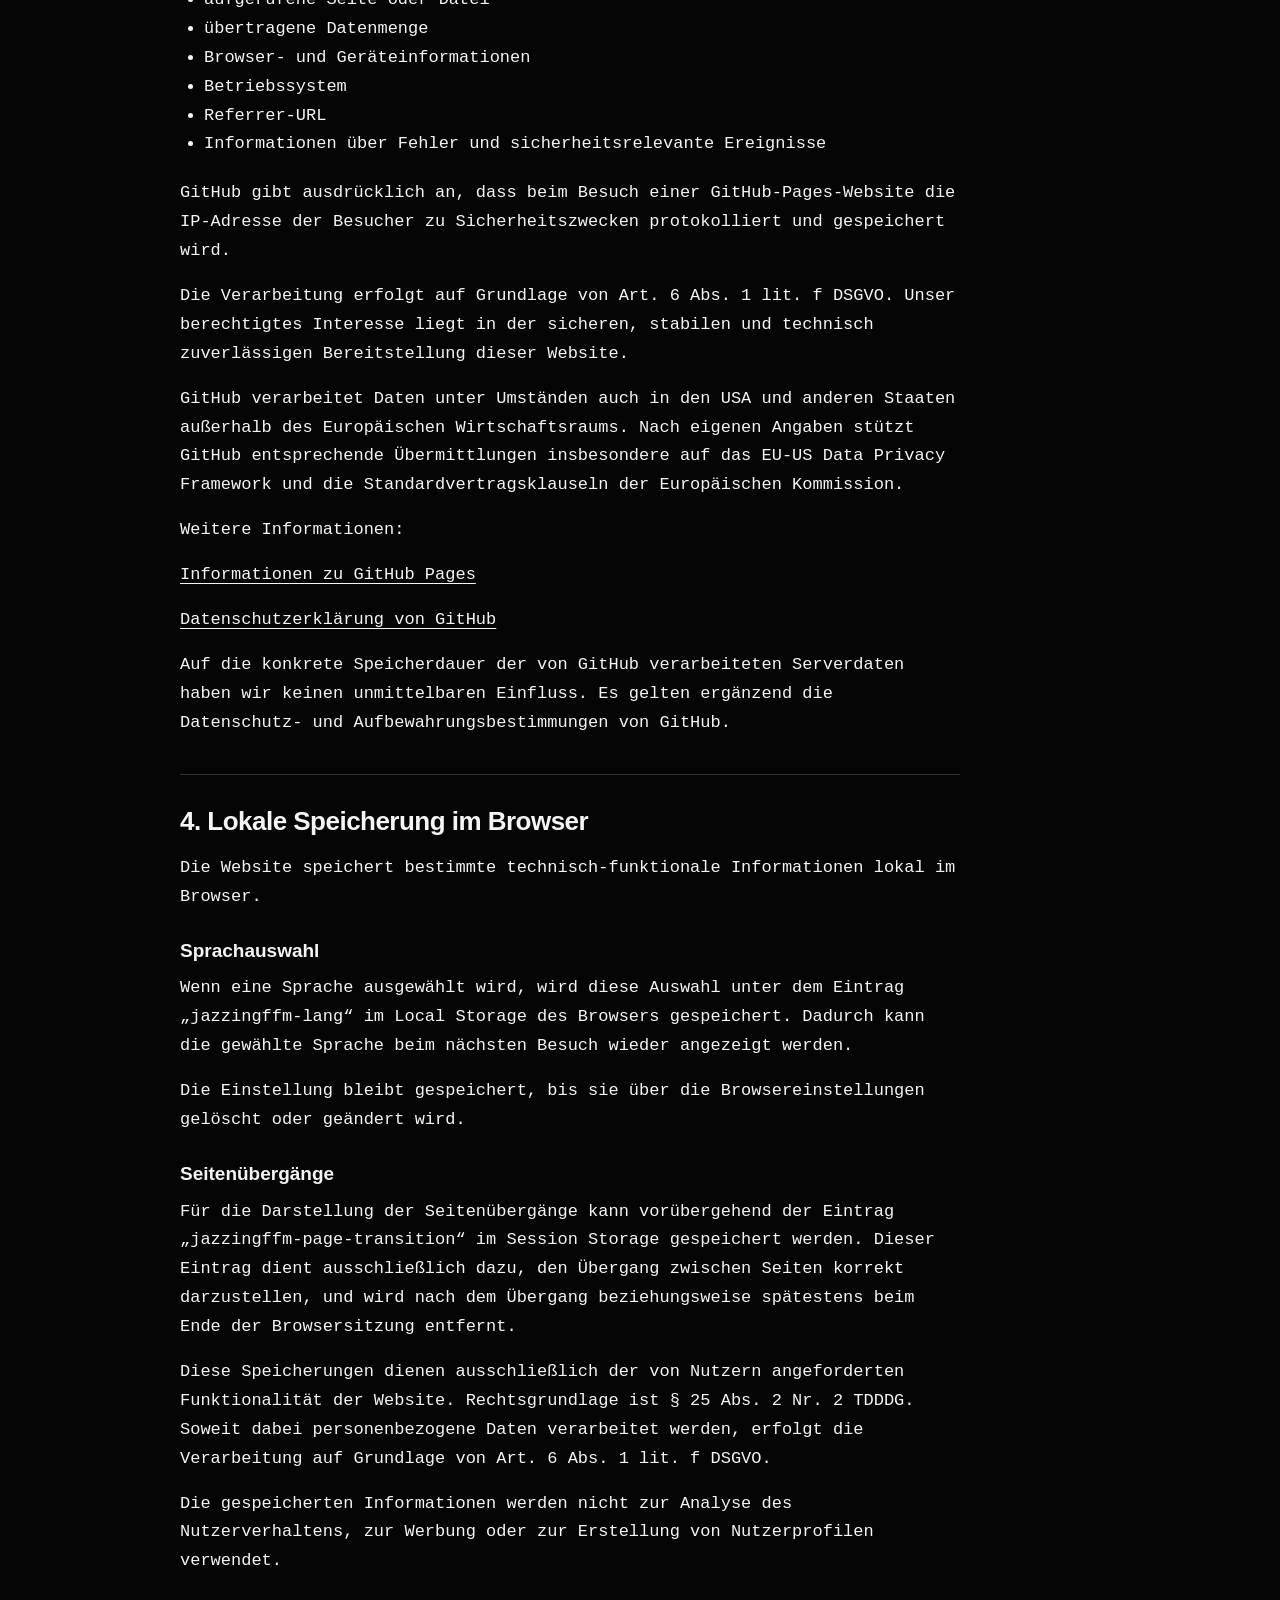
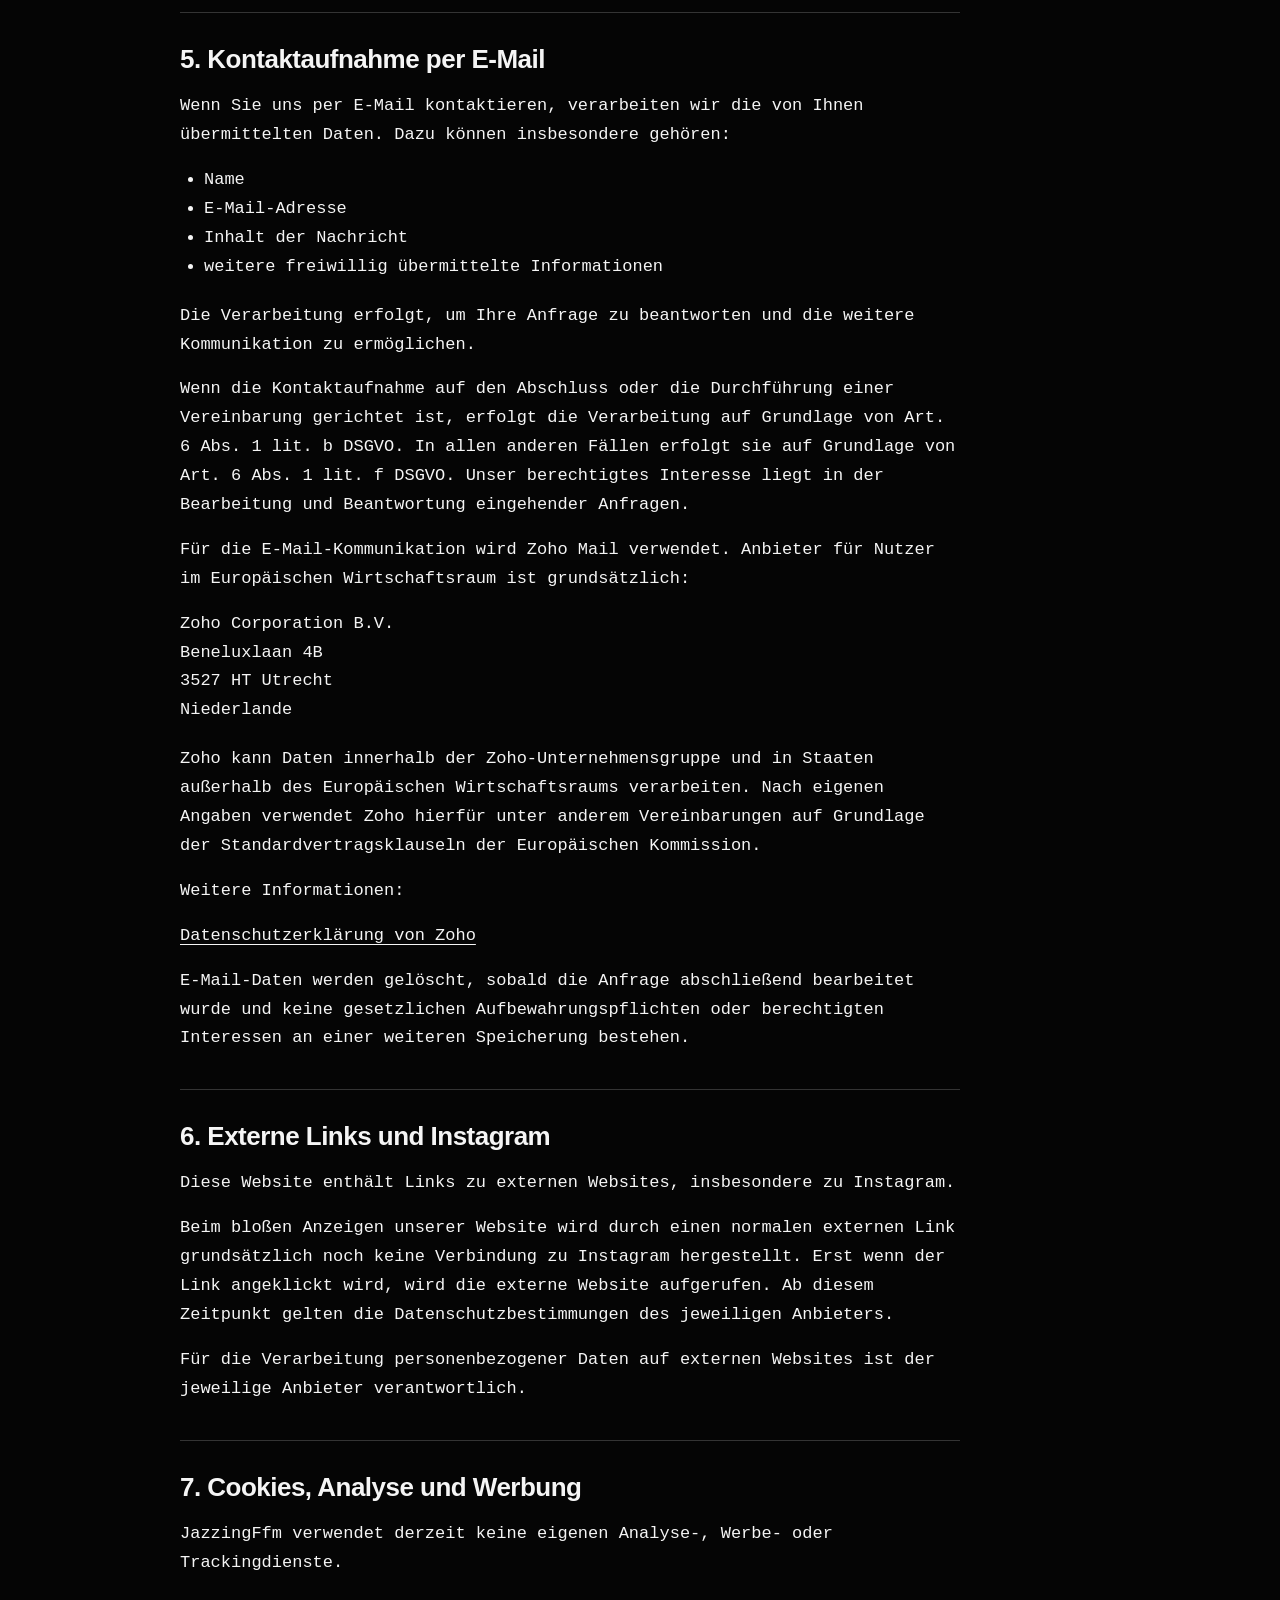
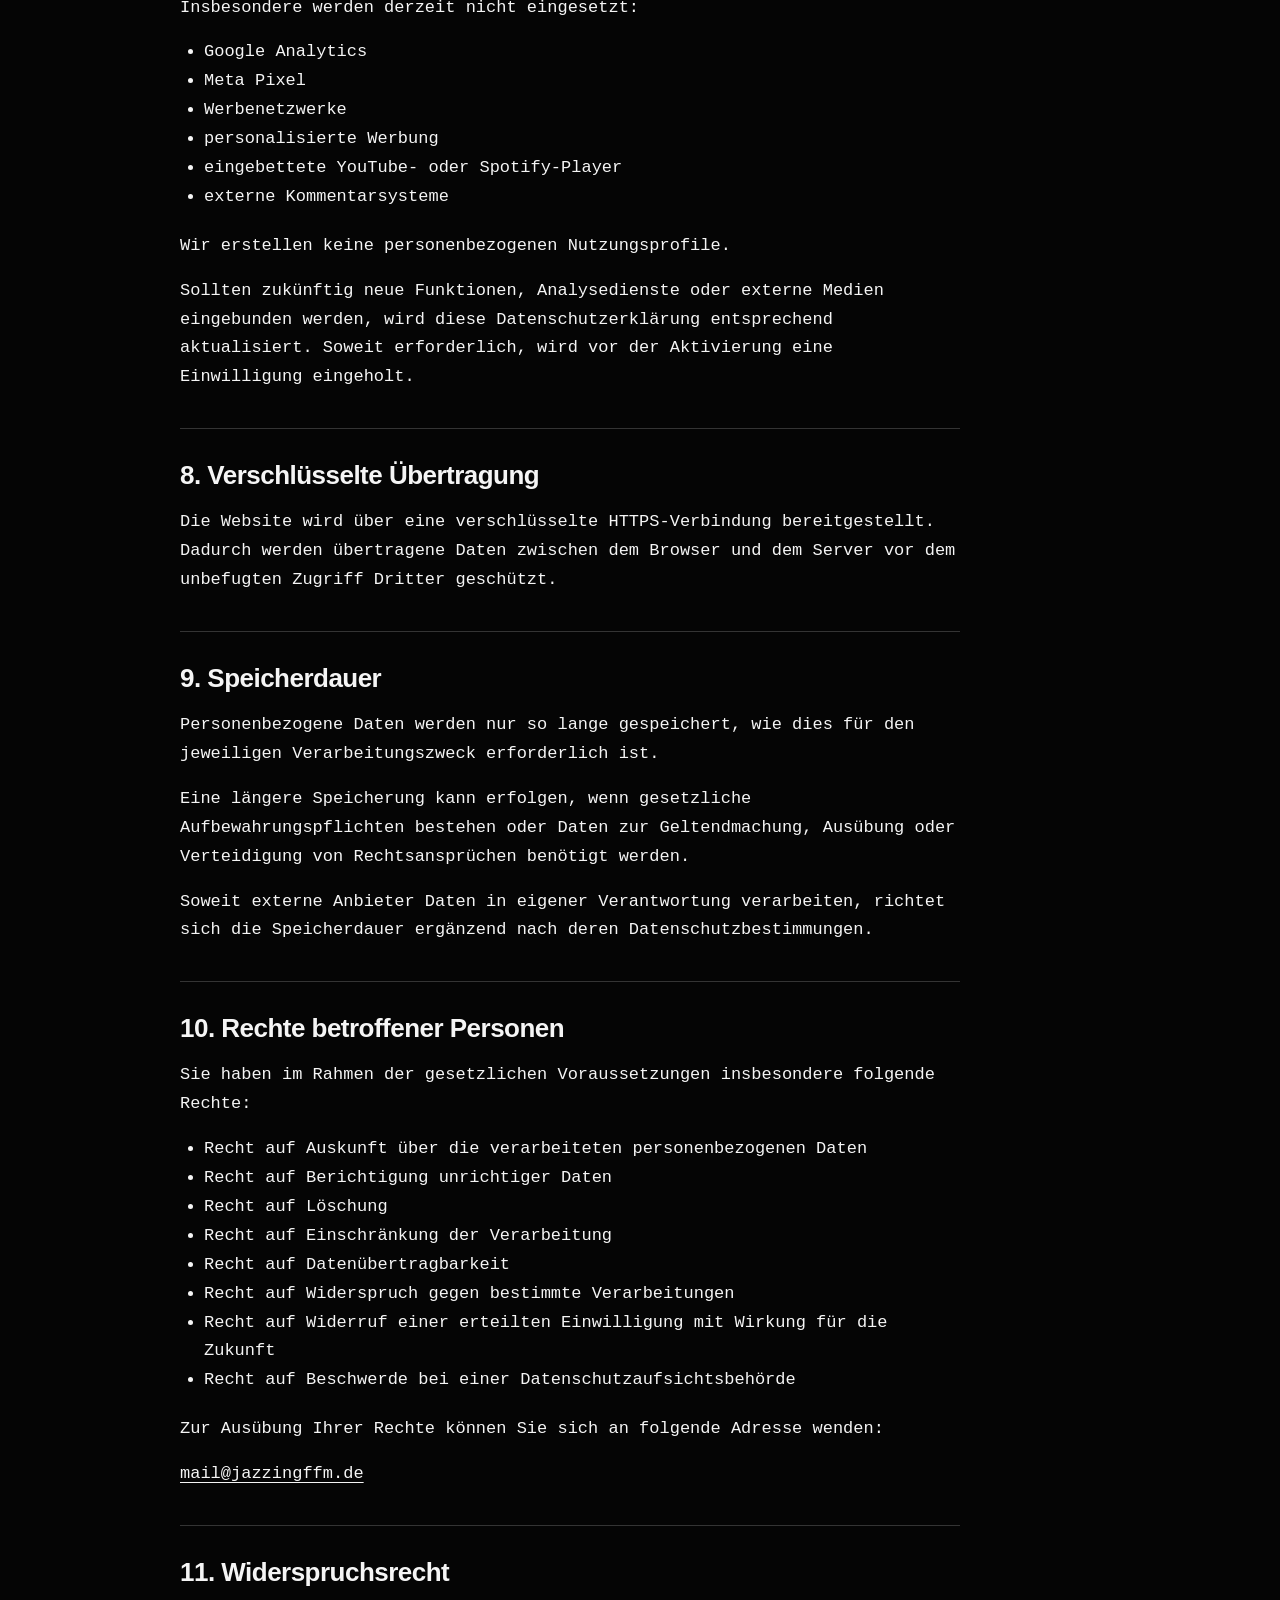
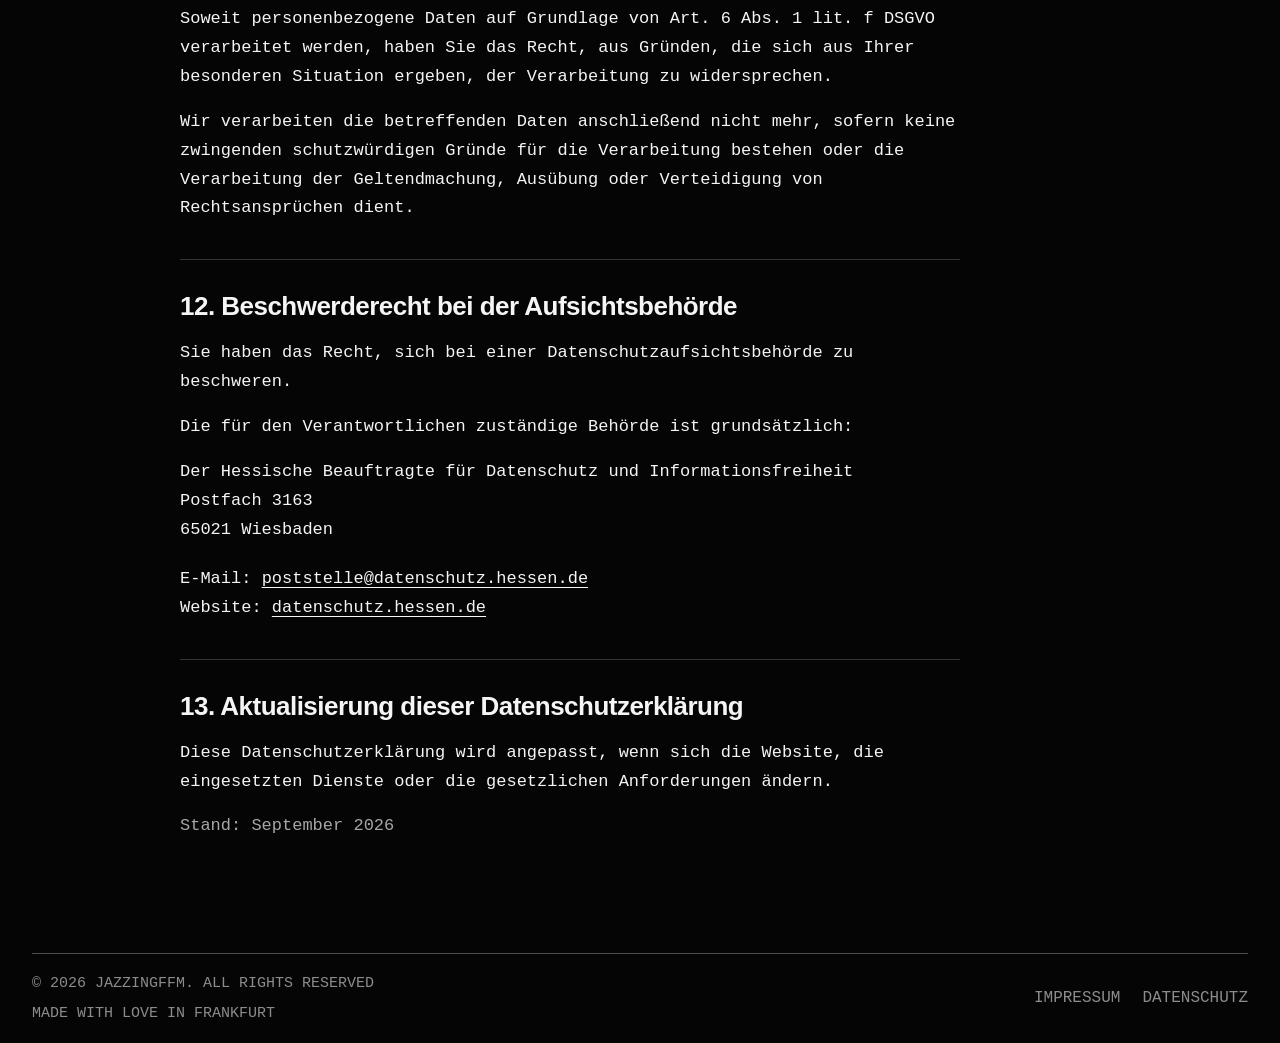
==== commit e3c42017: "Complete Impressum and privacy pages" ====
--- a/datenschutz/index.html
+++ b/datenschutz/index.html
@@ -8,7 +8,7 @@
   <link rel="canonical" href="https://jazzingffm.de/datenschutz/" />
   <link rel="icon" type="image/png" href="/tab-icon.png?v=9c1cafc0" />
   <link rel="stylesheet" href="/css/style.css?v=caption37" />
-  <link rel="stylesheet" href="/css/site-polish.css?v=8" />
+  <link rel="stylesheet" href="/css/site-polish.css?v=9" />
 </head>
 <body>
   <header class="top-header">
@@ -18,7 +18,178 @@
     </div>
   </header>
   <nav class="nav-row" aria-label="Main navigation"><div class="nav-inner"><div class="nav-links"><a href="/">JazzingFfm.</a><a href="/#/interviews">Interviews</a><a href="/#/features">Features</a><a href="/#/contact">Contact</a></div></div></nav>
-  <main><section class="page active"><div class="container hero"><h1>Datenschutz</h1></div></section></main>
+  <main>
+    <section class="page active">
+      <div class="container legal-page">
+        <h1>Datenschutzerklärung</h1>
+        <div class="legal-content">
+          <section aria-labelledby="controller-heading">
+            <h2 id="controller-heading">1. Verantwortlicher</h2>
+            <p>Verantwortlich für die Verarbeitung personenbezogener Daten auf dieser Website ist:</p>
+            <address>Yuta Tawarada</address>
+            <p>E-Mail: <a href="mailto:mail@jazzingffm.de">mail@jazzingffm.de</a></p>
+          </section>
+
+          <section aria-labelledby="general-heading">
+            <h2 id="general-heading">2. Allgemeine Hinweise</h2>
+            <p>Der Schutz personenbezogener Daten ist uns wichtig. Diese Datenschutzerklärung informiert darüber, welche personenbezogenen Daten beim Besuch von jazzingffm.de und bei einer Kontaktaufnahme verarbeitet werden.</p>
+            <p>Personenbezogene Daten sind alle Informationen, durch die eine Person unmittelbar oder mittelbar identifiziert werden kann, beispielsweise eine IP-Adresse, eine E-Mail-Adresse oder ein Name.</p>
+          </section>
+
+          <section aria-labelledby="hosting-heading">
+            <h2 id="hosting-heading">3. Hosting über GitHub Pages</h2>
+            <p>Diese Website wird über GitHub Pages bereitgestellt. Anbieter sind:</p>
+            <address>
+              GitHub B.V.<br />
+              Prins Bernhardplein 200<br />
+              1097 JB Amsterdam<br />
+              Niederlande
+            </address>
+            <p>und</p>
+            <address>
+              GitHub, Inc.<br />
+              88 Colin P. Kelly Jr. Street<br />
+              San Francisco, CA 94107<br />
+              USA
+            </address>
+            <p>Beim Aufruf der Website stellt der Browser eine Verbindung zu den Servern von GitHub her. Dabei können insbesondere folgende Daten verarbeitet werden:</p>
+            <ul>
+              <li>IP-Adresse</li>
+              <li>Datum und Uhrzeit des Zugriffs</li>
+              <li>aufgerufene Seite oder Datei</li>
+              <li>übertragene Datenmenge</li>
+              <li>Browser- und Geräteinformationen</li>
+              <li>Betriebssystem</li>
+              <li>Referrer-URL</li>
+              <li>Informationen über Fehler und sicherheitsrelevante Ereignisse</li>
+            </ul>
+            <p>GitHub gibt ausdrücklich an, dass beim Besuch einer GitHub-Pages-Website die IP-Adresse der Besucher zu Sicherheitszwecken protokolliert und gespeichert wird.</p>
+            <p>Die Verarbeitung erfolgt auf Grundlage von Art. 6 Abs. 1 lit. f DSGVO. Unser berechtigtes Interesse liegt in der sicheren, stabilen und technisch zuverlässigen Bereitstellung dieser Website.</p>
+            <p>GitHub verarbeitet Daten unter Umständen auch in den USA und anderen Staaten außerhalb des Europäischen Wirtschaftsraums. Nach eigenen Angaben stützt GitHub entsprechende Übermittlungen insbesondere auf das EU-US Data Privacy Framework und die Standardvertragsklauseln der Europäischen Kommission.</p>
+            <p>Weitere Informationen:</p>
+            <p><a href="https://docs.github.com/en/pages/getting-started-with-github-pages/what-is-github-pages" target="_blank" rel="noopener noreferrer">Informationen zu GitHub Pages</a></p>
+            <p><a href="https://docs.github.com/en/site-policy/privacy-policies/github-general-privacy-statement" target="_blank" rel="noopener noreferrer">Datenschutzerklärung von GitHub</a></p>
+            <p>Auf die konkrete Speicherdauer der von GitHub verarbeiteten Serverdaten haben wir keinen unmittelbaren Einfluss. Es gelten ergänzend die Datenschutz- und Aufbewahrungsbestimmungen von GitHub.</p>
+          </section>
+
+          <section aria-labelledby="storage-heading">
+            <h2 id="storage-heading">4. Lokale Speicherung im Browser</h2>
+            <p>Die Website speichert bestimmte technisch-funktionale Informationen lokal im Browser.</p>
+
+            <h3>Sprachauswahl</h3>
+            <p>Wenn eine Sprache ausgewählt wird, wird diese Auswahl unter dem Eintrag „jazzingffm-lang“ im Local Storage des Browsers gespeichert. Dadurch kann die gewählte Sprache beim nächsten Besuch wieder angezeigt werden.</p>
+            <p>Die Einstellung bleibt gespeichert, bis sie über die Browsereinstellungen gelöscht oder geändert wird.</p>
+
+            <h3>Seitenübergänge</h3>
+            <p>Für die Darstellung der Seitenübergänge kann vorübergehend der Eintrag „jazzingffm-page-transition“ im Session Storage gespeichert werden. Dieser Eintrag dient ausschließlich dazu, den Übergang zwischen Seiten korrekt darzustellen, und wird nach dem Übergang beziehungsweise spätestens beim Ende der Browsersitzung entfernt.</p>
+            <p>Diese Speicherungen dienen ausschließlich der von Nutzern angeforderten Funktionalität der Website. Rechtsgrundlage ist § 25 Abs. 2 Nr. 2 TDDDG. Soweit dabei personenbezogene Daten verarbeitet werden, erfolgt die Verarbeitung auf Grundlage von Art. 6 Abs. 1 lit. f DSGVO.</p>
+            <p>Die gespeicherten Informationen werden nicht zur Analyse des Nutzerverhaltens, zur Werbung oder zur Erstellung von Nutzerprofilen verwendet.</p>
+          </section>
+
+          <section aria-labelledby="email-heading">
+            <h2 id="email-heading">5. Kontaktaufnahme per E-Mail</h2>
+            <p>Wenn Sie uns per E-Mail kontaktieren, verarbeiten wir die von Ihnen übermittelten Daten. Dazu können insbesondere gehören:</p>
+            <ul>
+              <li>Name</li>
+              <li>E-Mail-Adresse</li>
+              <li>Inhalt der Nachricht</li>
+              <li>weitere freiwillig übermittelte Informationen</li>
+            </ul>
+            <p>Die Verarbeitung erfolgt, um Ihre Anfrage zu beantworten und die weitere Kommunikation zu ermöglichen.</p>
+            <p>Wenn die Kontaktaufnahme auf den Abschluss oder die Durchführung einer Vereinbarung gerichtet ist, erfolgt die Verarbeitung auf Grundlage von Art. 6 Abs. 1 lit. b DSGVO. In allen anderen Fällen erfolgt sie auf Grundlage von Art. 6 Abs. 1 lit. f DSGVO. Unser berechtigtes Interesse liegt in der Bearbeitung und Beantwortung eingehender Anfragen.</p>
+            <p>Für die E-Mail-Kommunikation wird Zoho Mail verwendet. Anbieter für Nutzer im Europäischen Wirtschaftsraum ist grundsätzlich:</p>
+            <address>
+              Zoho Corporation B.V.<br />
+              Beneluxlaan 4B<br />
+              3527 HT Utrecht<br />
+              Niederlande
+            </address>
+            <p>Zoho kann Daten innerhalb der Zoho-Unternehmensgruppe und in Staaten außerhalb des Europäischen Wirtschaftsraums verarbeiten. Nach eigenen Angaben verwendet Zoho hierfür unter anderem Vereinbarungen auf Grundlage der Standardvertragsklauseln der Europäischen Kommission.</p>
+            <p>Weitere Informationen:</p>
+            <p><a href="https://www.zoho.com/privacy.html" target="_blank" rel="noopener noreferrer">Datenschutzerklärung von Zoho</a></p>
+            <p>E-Mail-Daten werden gelöscht, sobald die Anfrage abschließend bearbeitet wurde und keine gesetzlichen Aufbewahrungspflichten oder berechtigten Interessen an einer weiteren Speicherung bestehen.</p>
+          </section>
+
+          <section aria-labelledby="external-heading">
+            <h2 id="external-heading">6. Externe Links und Instagram</h2>
+            <p>Diese Website enthält Links zu externen Websites, insbesondere zu Instagram.</p>
+            <p>Beim bloßen Anzeigen unserer Website wird durch einen normalen externen Link grundsätzlich noch keine Verbindung zu Instagram hergestellt. Erst wenn der Link angeklickt wird, wird die externe Website aufgerufen. Ab diesem Zeitpunkt gelten die Datenschutzbestimmungen des jeweiligen Anbieters.</p>
+            <p>Für die Verarbeitung personenbezogener Daten auf externen Websites ist der jeweilige Anbieter verantwortlich.</p>
+          </section>
+
+          <section aria-labelledby="tracking-heading">
+            <h2 id="tracking-heading">7. Cookies, Analyse und Werbung</h2>
+            <p>JazzingFfm verwendet derzeit keine eigenen Analyse-, Werbe- oder Trackingdienste.</p>
+            <p>Insbesondere werden derzeit nicht eingesetzt:</p>
+            <ul>
+              <li>Google Analytics</li>
+              <li>Meta Pixel</li>
+              <li>Werbenetzwerke</li>
+              <li>personalisierte Werbung</li>
+              <li>eingebettete YouTube- oder Spotify-Player</li>
+              <li>externe Kommentarsysteme</li>
+            </ul>
+            <p>Wir erstellen keine personenbezogenen Nutzungsprofile.</p>
+            <p>Sollten zukünftig neue Funktionen, Analysedienste oder externe Medien eingebunden werden, wird diese Datenschutzerklärung entsprechend aktualisiert. Soweit erforderlich, wird vor der Aktivierung eine Einwilligung eingeholt.</p>
+          </section>
+
+          <section aria-labelledby="encryption-heading">
+            <h2 id="encryption-heading">8. Verschlüsselte Übertragung</h2>
+            <p>Die Website wird über eine verschlüsselte HTTPS-Verbindung bereitgestellt. Dadurch werden übertragene Daten zwischen dem Browser und dem Server vor dem unbefugten Zugriff Dritter geschützt.</p>
+          </section>
+
+          <section aria-labelledby="retention-heading">
+            <h2 id="retention-heading">9. Speicherdauer</h2>
+            <p>Personenbezogene Daten werden nur so lange gespeichert, wie dies für den jeweiligen Verarbeitungszweck erforderlich ist.</p>
+            <p>Eine längere Speicherung kann erfolgen, wenn gesetzliche Aufbewahrungspflichten bestehen oder Daten zur Geltendmachung, Ausübung oder Verteidigung von Rechtsansprüchen benötigt werden.</p>
+            <p>Soweit externe Anbieter Daten in eigener Verantwortung verarbeiten, richtet sich die Speicherdauer ergänzend nach deren Datenschutzbestimmungen.</p>
+          </section>
+
+          <section aria-labelledby="rights-heading">
+            <h2 id="rights-heading">10. Rechte betroffener Personen</h2>
+            <p>Sie haben im Rahmen der gesetzlichen Voraussetzungen insbesondere folgende Rechte:</p>
+            <ul>
+              <li>Recht auf Auskunft über die verarbeiteten personenbezogenen Daten</li>
+              <li>Recht auf Berichtigung unrichtiger Daten</li>
+              <li>Recht auf Löschung</li>
+              <li>Recht auf Einschränkung der Verarbeitung</li>
+              <li>Recht auf Datenübertragbarkeit</li>
+              <li>Recht auf Widerspruch gegen bestimmte Verarbeitungen</li>
+              <li>Recht auf Widerruf einer erteilten Einwilligung mit Wirkung für die Zukunft</li>
+              <li>Recht auf Beschwerde bei einer Datenschutzaufsichtsbehörde</li>
+            </ul>
+            <p>Zur Ausübung Ihrer Rechte können Sie sich an folgende Adresse wenden:</p>
+            <p><a href="mailto:mail@jazzingffm.de">mail@jazzingffm.de</a></p>
+          </section>
+
+          <section aria-labelledby="objection-heading">
+            <h2 id="objection-heading">11. Widerspruchsrecht</h2>
+            <p>Soweit personenbezogene Daten auf Grundlage von Art. 6 Abs. 1 lit. f DSGVO verarbeitet werden, haben Sie das Recht, aus Gründen, die sich aus Ihrer besonderen Situation ergeben, der Verarbeitung zu widersprechen.</p>
+            <p>Wir verarbeiten die betreffenden Daten anschließend nicht mehr, sofern keine zwingenden schutzwürdigen Gründe für die Verarbeitung bestehen oder die Verarbeitung der Geltendmachung, Ausübung oder Verteidigung von Rechtsansprüchen dient.</p>
+          </section>
+
+          <section aria-labelledby="authority-heading">
+            <h2 id="authority-heading">12. Beschwerderecht bei der Aufsichtsbehörde</h2>
+            <p>Sie haben das Recht, sich bei einer Datenschutzaufsichtsbehörde zu beschweren.</p>
+            <p>Die für den Verantwortlichen zuständige Behörde ist grundsätzlich:</p>
+            <address>
+              Der Hessische Beauftragte für Datenschutz und Informationsfreiheit<br />
+              Postfach 3163<br />
+              65021 Wiesbaden
+            </address>
+            <p>E-Mail: <a href="mailto:poststelle@datenschutz.hessen.de">poststelle@datenschutz.hessen.de</a><br />
+              Website: <a href="https://datenschutz.hessen.de/" target="_blank" rel="noopener noreferrer">datenschutz.hessen.de</a></p>
+          </section>
+
+          <section aria-labelledby="updates-heading">
+            <h2 id="updates-heading">13. Aktualisierung dieser Datenschutzerklärung</h2>
+            <p>Diese Datenschutzerklärung wird angepasst, wenn sich die Website, die eingesetzten Dienste oder die gesetzlichen Anforderungen ändern.</p>
+            <p class="legal-note">Stand: September 2026</p>
+          </section>
+        </div>
+      </div>
+    </section>
+  </main>
   <footer class="site-footer"><div class="footer-main"><div class="footer-left"><div class="copyright"><p>© 2026 JAZZINGFFM. ALL RIGHTS RESERVED</p><p>MADE WITH LOVE IN FRANKFURT</p></div></div><nav class="footer-legal" aria-label="Legal"><a href="/impressum/">Impressum</a><a href="/datenschutz/" aria-current="page">Datenschutz</a></nav></div></footer>
   <script src="/js/site-transition.js?v=3"></script>
 </body>
--- a/css/site-polish.css
+++ b/css/site-polish.css
@@ -72,6 +72,82 @@
   color: var(--footerText);
 }
 
+/* Legal pages keep the site's monochrome editorial look while making long
+   statutory text comfortable to scan on large and small screens. */
+.legal-page {
+  max-width: 920px;
+  padding-bottom: 96px;
+  padding-top: 54px;
+}
+
+.legal-page > h1 {
+  font-family: Arial, Helvetica, sans-serif;
+  font-size: clamp(48px, 8vw, 104px);
+  letter-spacing: -0.055em;
+  line-height: 0.9;
+  margin: 0 0 52px;
+  overflow-wrap: anywhere;
+}
+
+.legal-content {
+  border-top: 1.5px solid var(--ink);
+  max-width: 780px;
+  padding-top: 34px;
+}
+
+.legal-content section + section {
+  border-top: 1px solid #343434;
+  margin-top: 36px;
+  padding-top: 32px;
+}
+
+.legal-content h2 {
+  font-family: Arial, Helvetica, sans-serif;
+  font-size: 26px;
+  letter-spacing: -0.02em;
+  line-height: 1.12;
+  margin: 0 0 18px;
+}
+
+.legal-content h3 {
+  font-family: Arial, Helvetica, sans-serif;
+  font-size: 19px;
+  line-height: 1.2;
+  margin: 28px 0 12px;
+}
+
+.legal-content p,
+.legal-content li,
+.legal-content address {
+  font-size: 17px;
+  line-height: 1.7;
+}
+
+.legal-content p {
+  margin: 0 0 16px;
+}
+
+.legal-content address {
+  font-style: normal;
+  margin-bottom: 20px;
+}
+
+.legal-content ul {
+  margin: 0 0 20px;
+  padding-left: 24px;
+}
+
+.legal-content a {
+  overflow-wrap: anywhere;
+  text-decoration: underline;
+  text-decoration-thickness: 1px;
+  text-underline-offset: 4px;
+}
+
+.legal-content .legal-note {
+  color: var(--muted);
+}
+
 @media (max-width: 680px) {
   body {
     font-size: 15px;
@@ -86,6 +162,40 @@
   .footer-legal {
     font-size: 13px;
     gap: 18px;
+  }
+
+  .legal-page {
+    padding-bottom: 62px;
+    padding-top: 34px;
+  }
+
+  .legal-page > h1 {
+    font-size: clamp(42px, 14vw, 68px);
+    margin-bottom: 34px;
+  }
+
+  .legal-content {
+    padding-top: 26px;
+  }
+
+  .legal-content section + section {
+    margin-top: 28px;
+    padding-top: 26px;
+  }
+
+  .legal-content h2 {
+    font-size: 22px;
+  }
+
+  .legal-content h3 {
+    font-size: 18px;
+  }
+
+  .legal-content p,
+  .legal-content li,
+  .legal-content address {
+    font-size: 15px;
+    line-height: 1.65;
   }
 
   .nav-row {
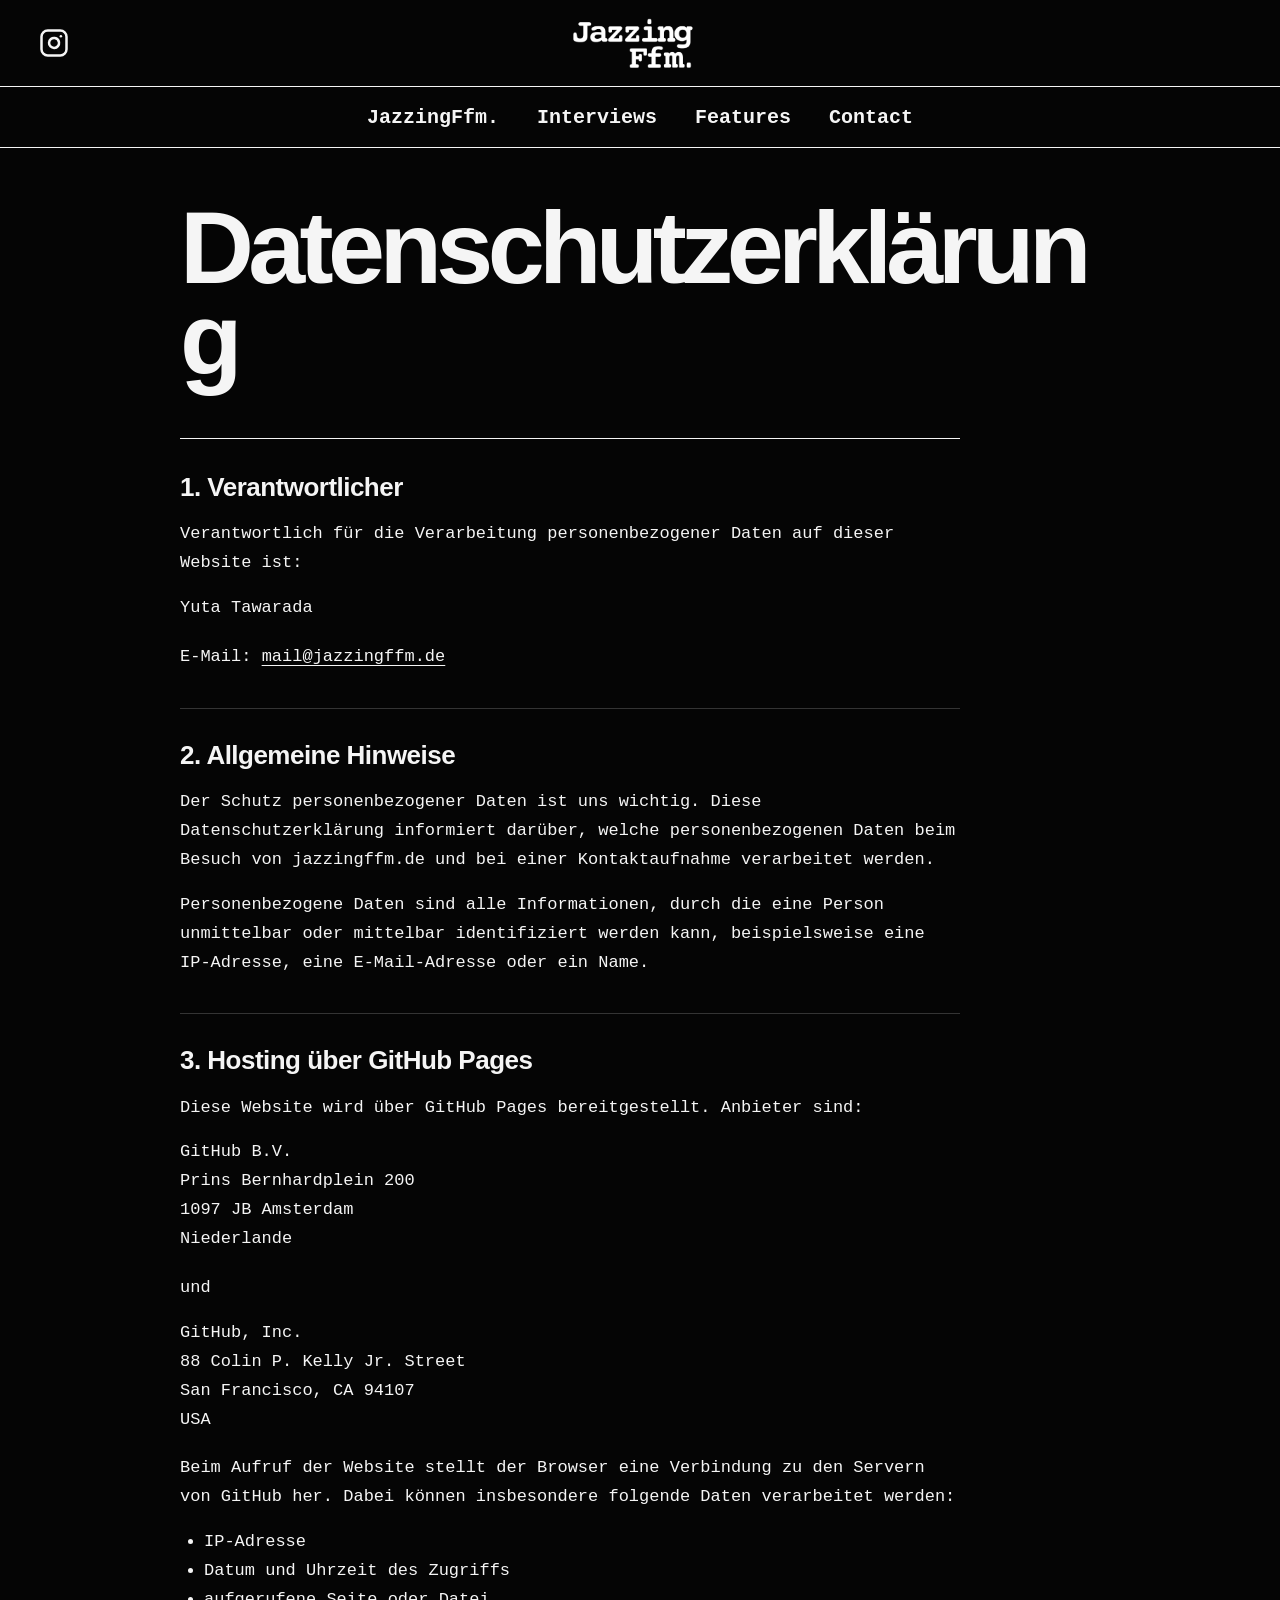
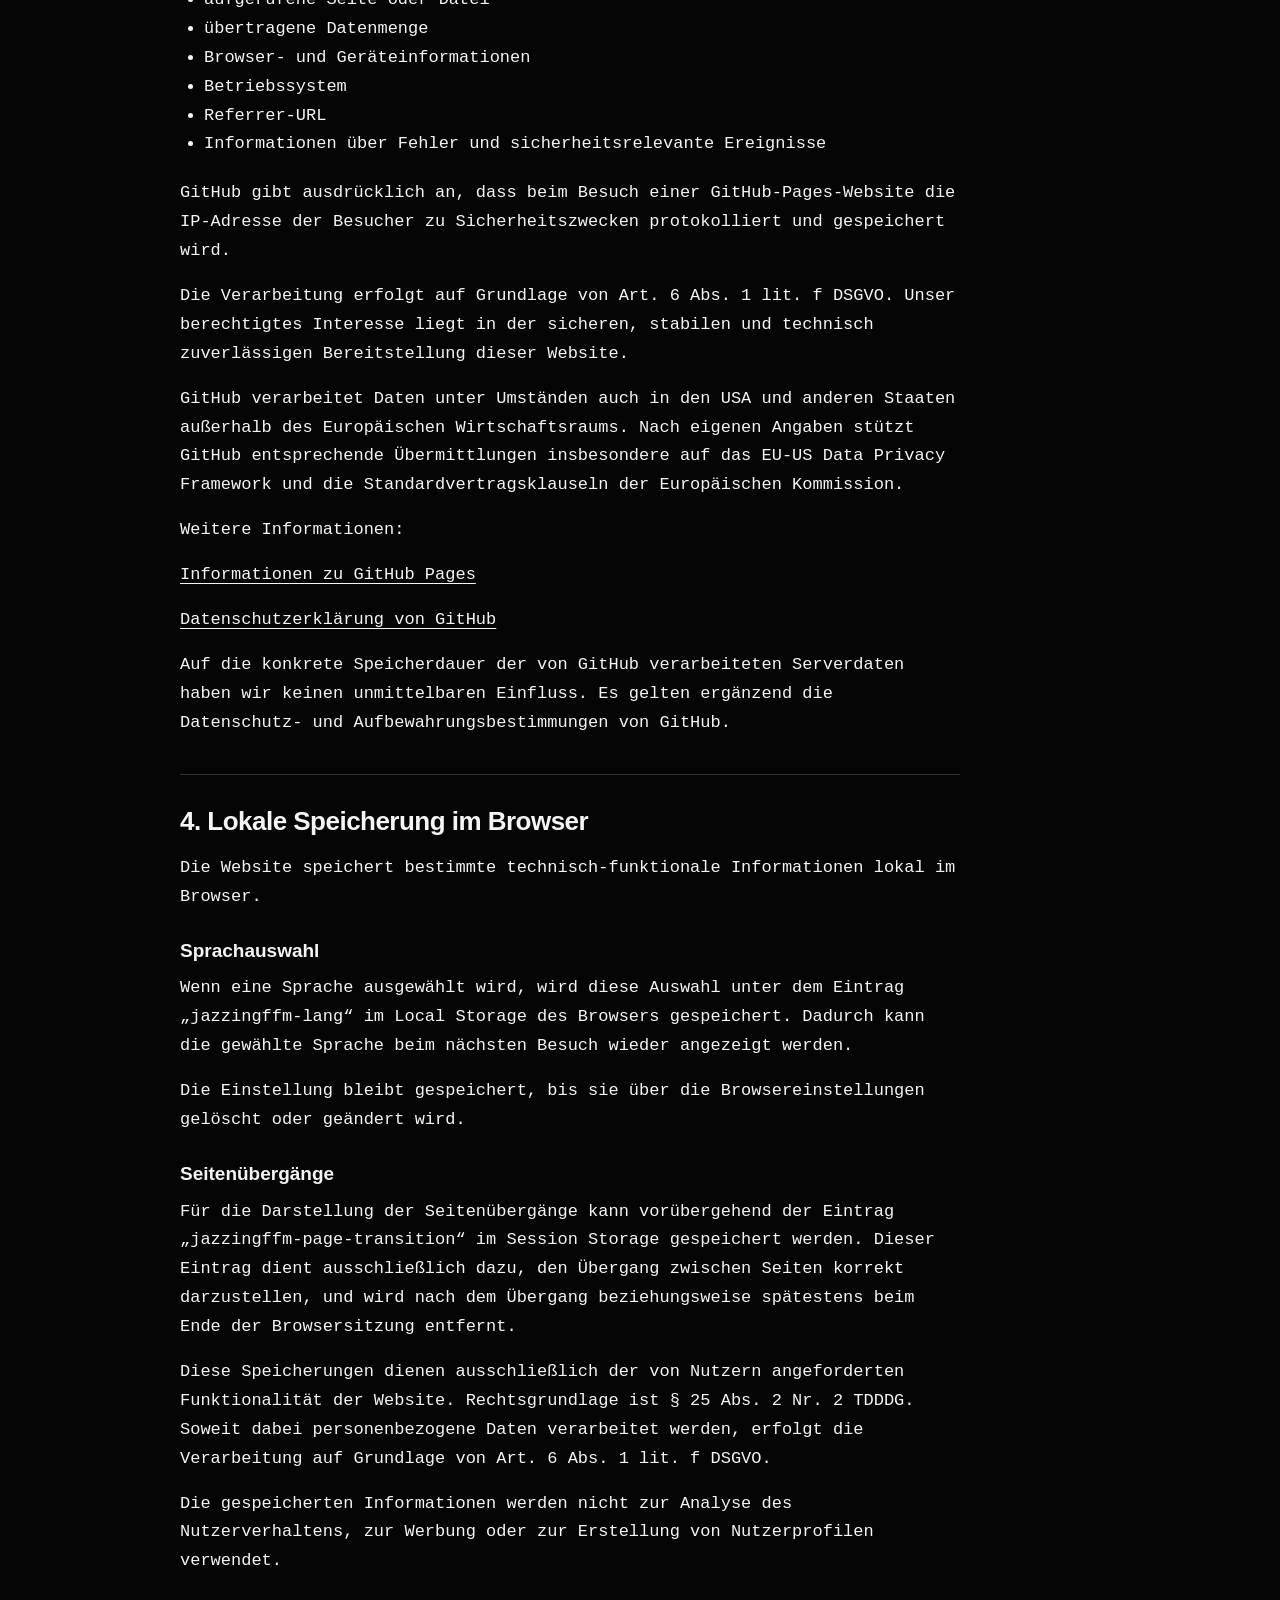
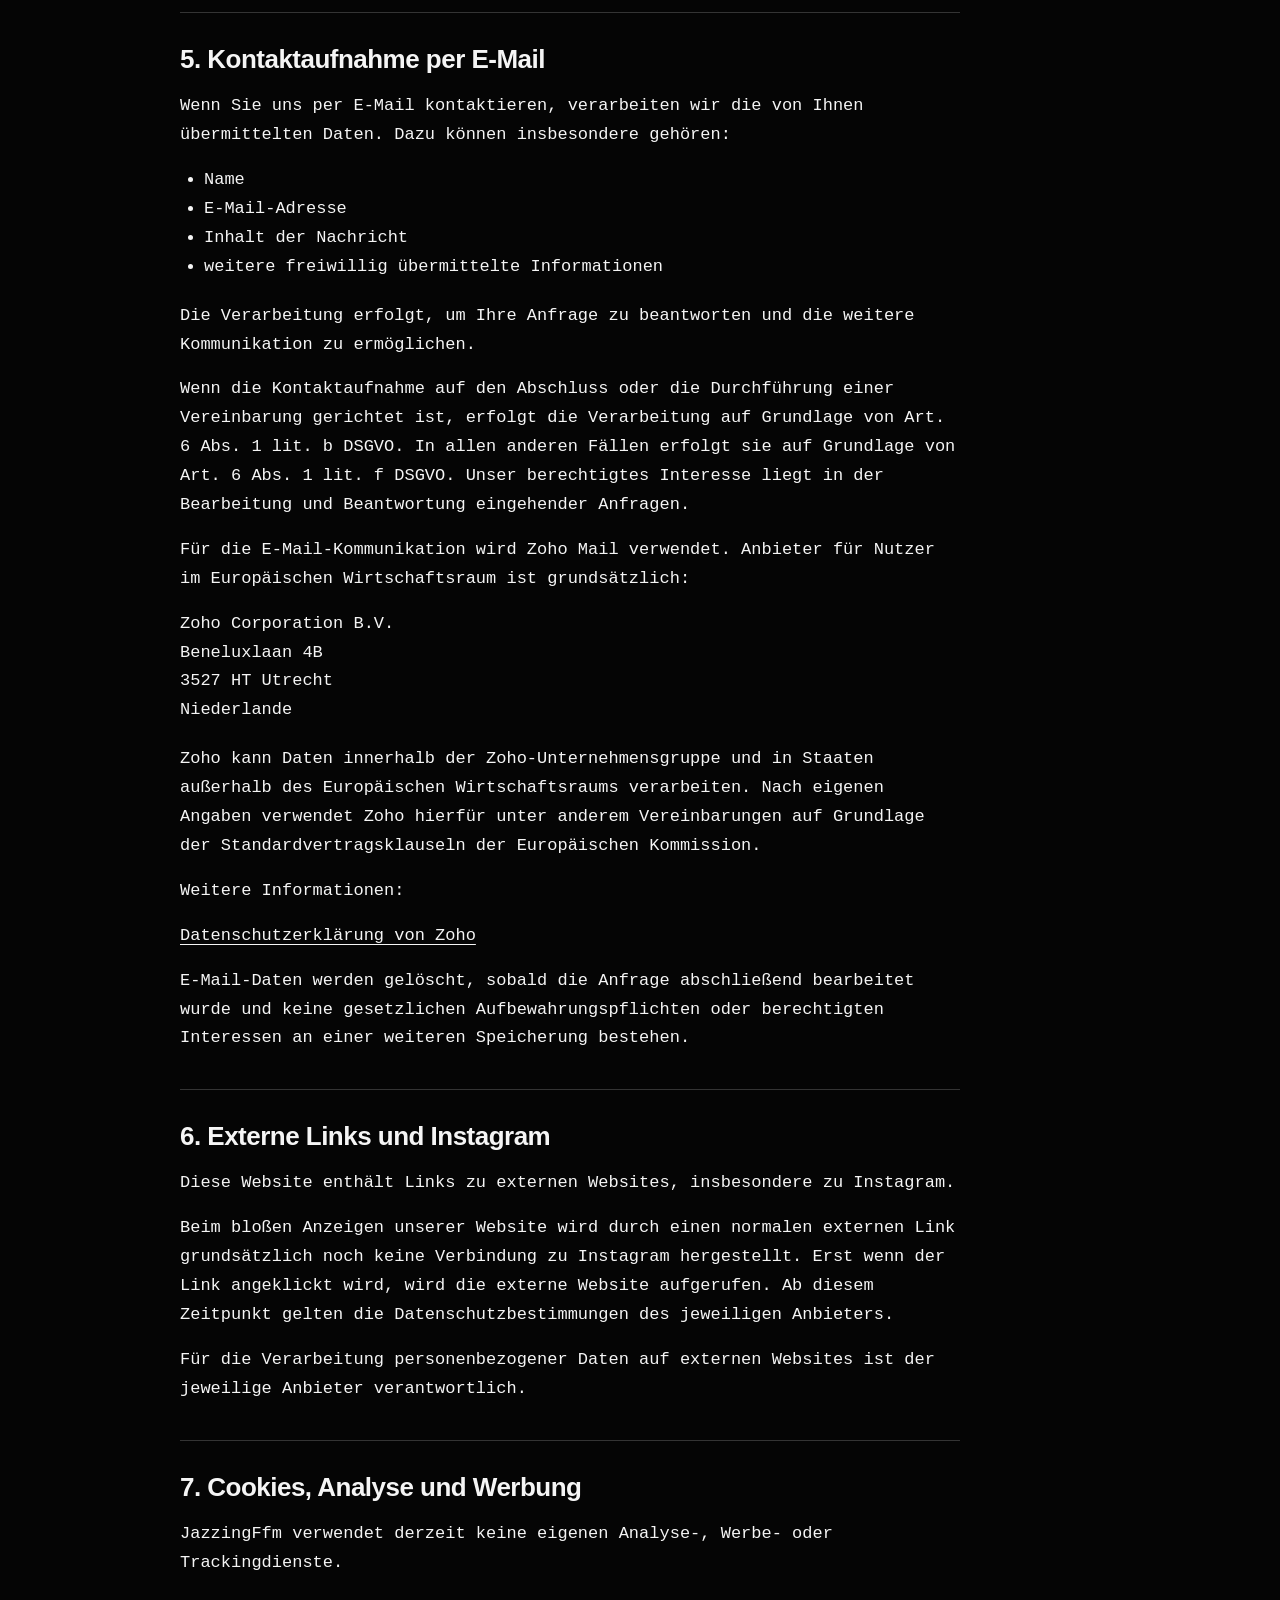
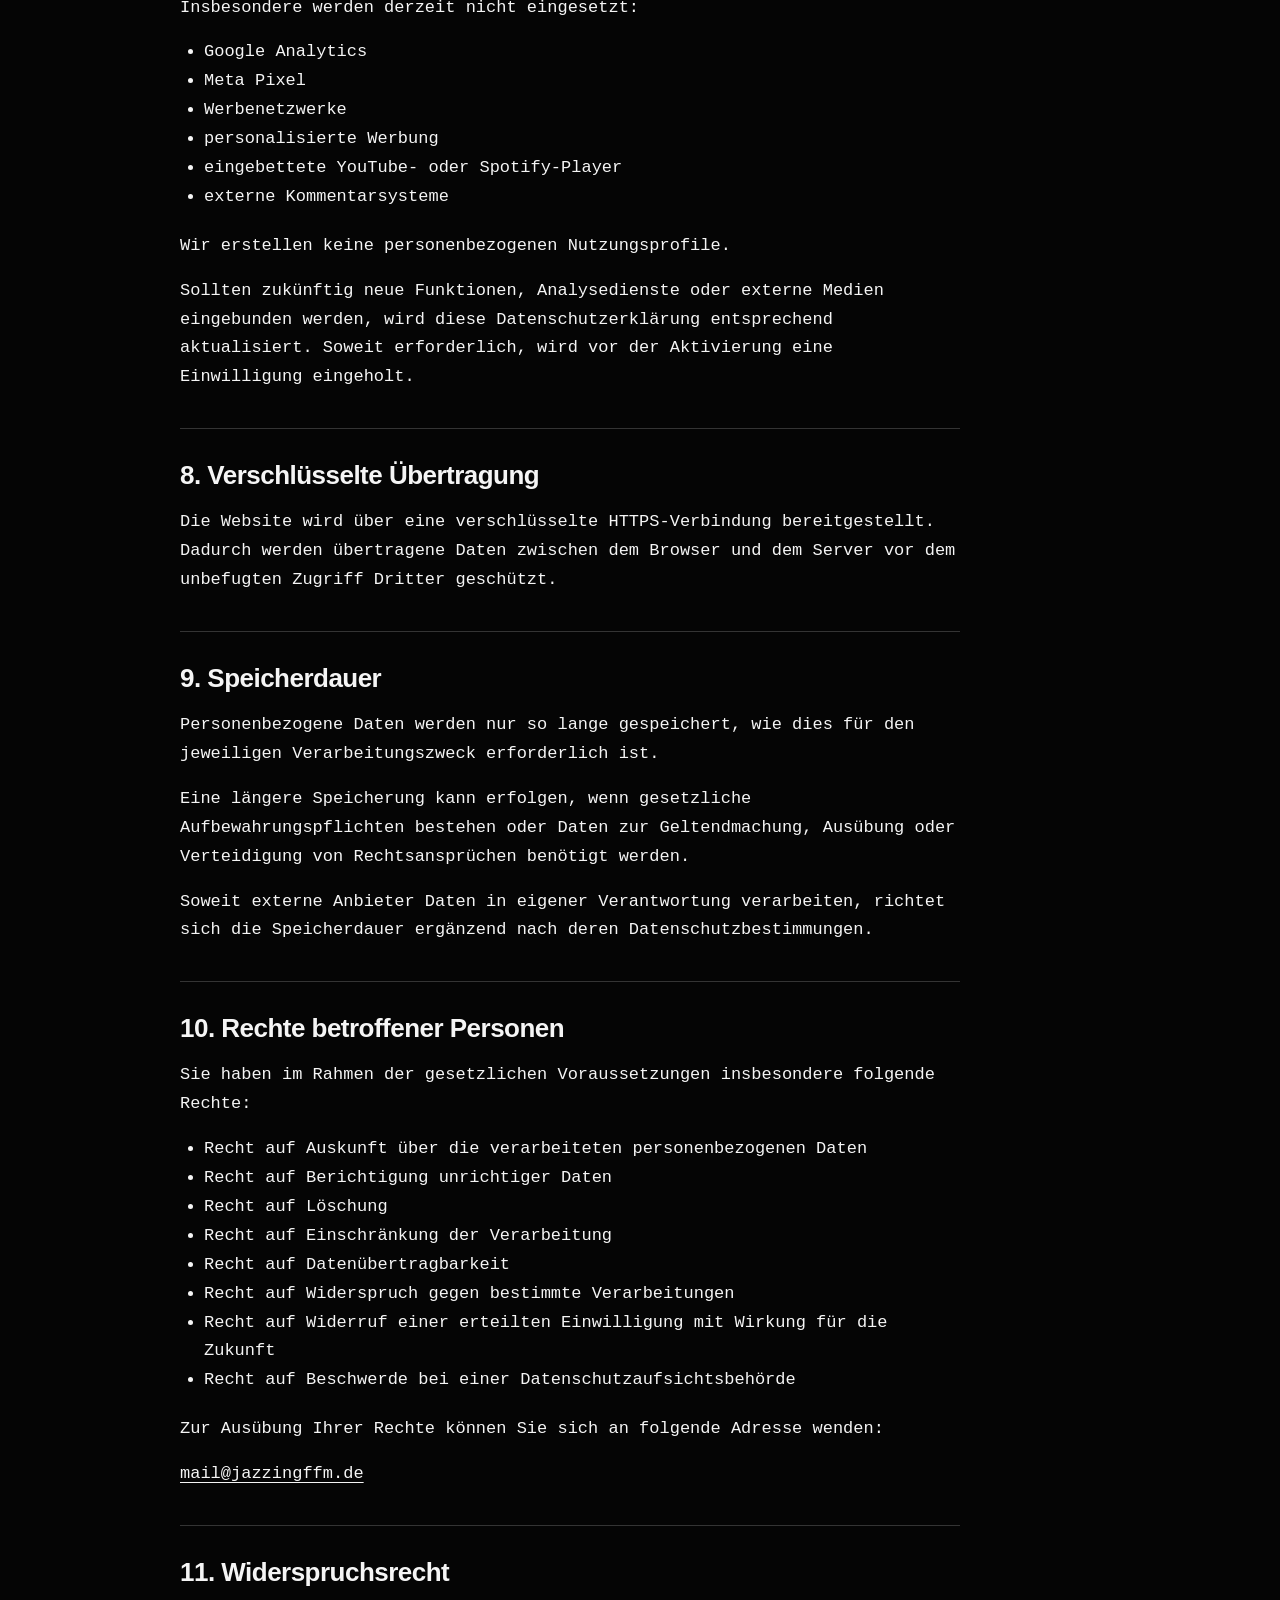
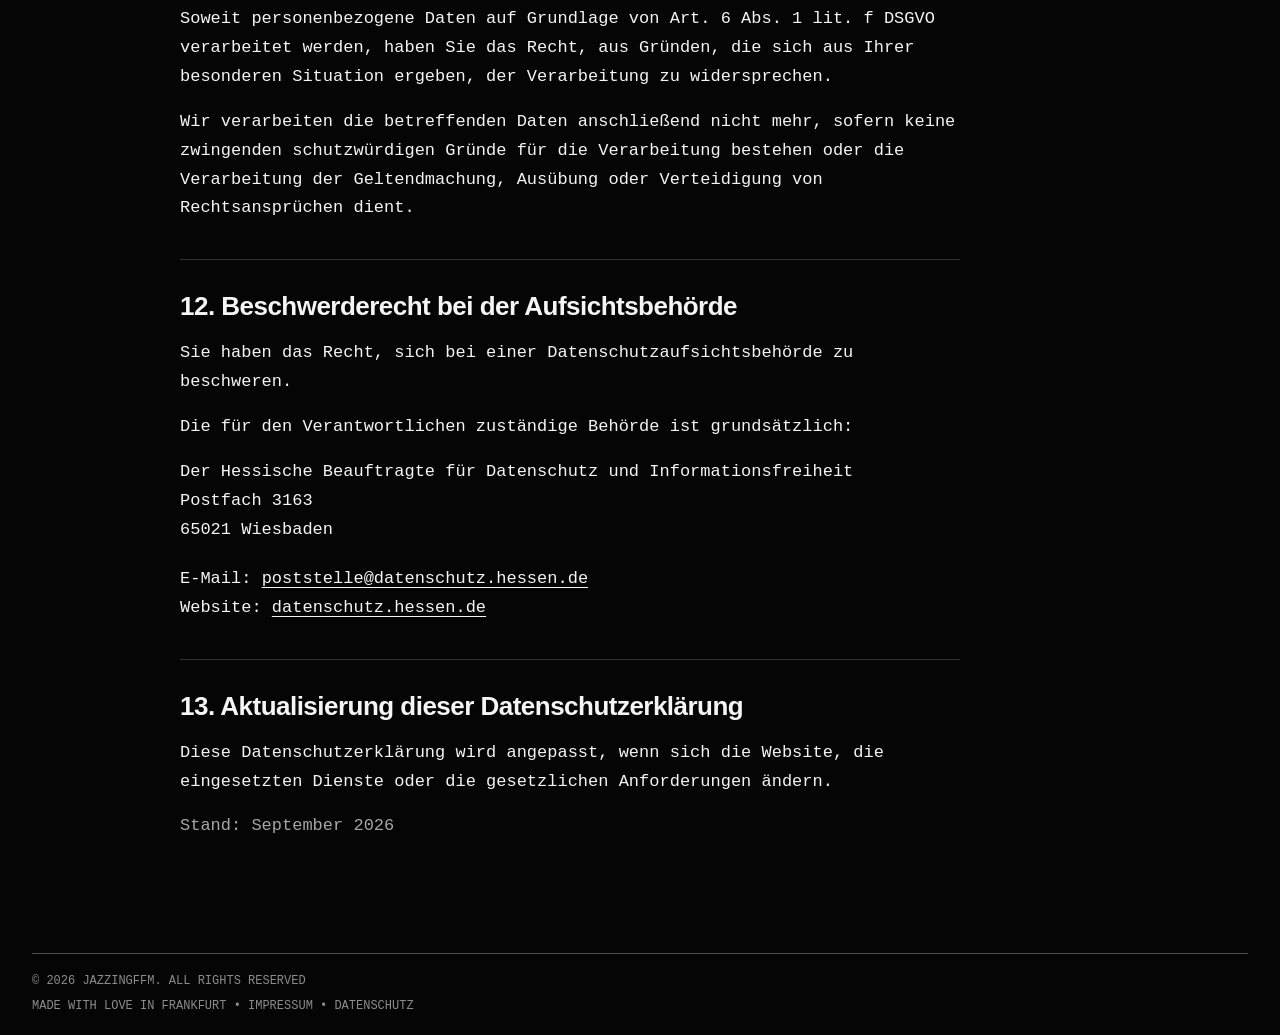
==== commit 4ee67725: "Compact footer and group legal links" ====
--- a/datenschutz/index.html
+++ b/datenschutz/index.html
@@ -6,9 +6,11 @@
   <title>Datenschutz | JazzingFfm</title>
   <meta name="robots" content="noindex, follow" />
   <link rel="canonical" href="https://jazzingffm.de/datenschutz/" />
-  <link rel="icon" type="image/png" href="/tab-icon.png?v=9c1cafc0" />
+  <link rel="icon" type="image/png" sizes="192x192" href="/favicon.png" />
+  <link rel="shortcut icon" href="/favicon.ico" />
+  <link rel="apple-touch-icon" href="/tab-icon.png" />
   <link rel="stylesheet" href="/css/style.css?v=caption37" />
-  <link rel="stylesheet" href="/css/site-polish.css?v=9" />
+  <link rel="stylesheet" href="/css/site-polish.css?v=12" />
 </head>
 <body>
   <header class="top-header">
@@ -190,7 +192,7 @@
       </div>
     </section>
   </main>
-  <footer class="site-footer"><div class="footer-main"><div class="footer-left"><div class="copyright"><p>© 2026 JAZZINGFFM. ALL RIGHTS RESERVED</p><p>MADE WITH LOVE IN FRANKFURT</p></div></div><nav class="footer-legal" aria-label="Legal"><a href="/impressum/">Impressum</a><a href="/datenschutz/" aria-current="page">Datenschutz</a></nav></div></footer>
-  <script src="/js/site-transition.js?v=3"></script>
+  <footer class="site-footer"><div class="footer-main"><div class="footer-left"><div class="copyright"><p>© 2026 JAZZINGFFM. ALL RIGHTS RESERVED</p><div class="footer-meta"><p>MADE WITH LOVE IN FRANKFURT</p><span class="footer-separator" aria-hidden="true">•</span><nav class="footer-legal" aria-label="Legal"><a href="/impressum/">Impressum</a><span class="footer-separator" aria-hidden="true">•</span><a href="/datenschutz/" aria-current="page">Datenschutz</a></nav></div></div></div></div></footer>
+  <script src="/js/site-transition.js?v=4"></script>
 </body>
 </html>
--- a/css/site-polish.css
+++ b/css/site-polish.css
@@ -6,11 +6,12 @@
   will-change: opacity, filter, transform;
 }
 
-/* Homepage lead image: keep the photo's natural aspect ratio and let the white frame hug the image itself. */
+/* Homepage lead image: crop every source photo into one consistent portrait
+   frame instead of letting the source image decide the homepage layout. */
 .feature-image.has-photo {
-  align-self: flex-start;
-  aspect-ratio: auto;
-  background: transparent;
+  align-self: center;
+  aspect-ratio: 4 / 5;
+  background: var(--bg);
   border: 1.5px solid var(--ink);
   display: block;
   height: auto;
@@ -18,18 +19,40 @@
   overflow: hidden;
   padding: 0;
   position: relative;
-  width: fit-content;
-  max-width: 100%;
+  width: min(100%, 520px);
 }
 
 .feature-image.has-photo .feature-photo {
   display: block;
-  height: auto;
-  max-height: none;
-  max-width: 100%;
-  object-fit: initial;
-  position: static;
-  width: auto;
+  height: 100%;
+  inset: 0;
+  max-height: 100%;
+  max-width: none;
+  object-fit: cover;
+  object-position: center;
+  position: absolute;
+  width: 100%;
+}
+
+@media (min-width: 1051px) {
+  .home-feature {
+    grid-template-columns: minmax(0, 390px) minmax(0, 460px);
+    justify-content: center;
+  }
+
+  .home-feature .feature-visual {
+    align-self: stretch;
+    padding: 0;
+    transform: none;
+  }
+
+  .feature-image.has-photo {
+    align-self: stretch;
+    aspect-ratio: auto;
+    flex: 1 1 auto;
+    height: auto;
+    width: 100%;
+  }
 }
 
 /* Article gallery: reserve one stable frame before images load and while the
@@ -55,10 +78,29 @@
 .footer-legal {
   align-items: center;
   color: #8c8c8c;
+  display: inline-flex;
+  font-size: inherit;
+  gap: 0.6em;
+  text-transform: uppercase;
+}
+
+.copyright {
+  font-size: 12px;
+}
+
+.footer-meta {
+  align-items: center;
   display: flex;
-  font-size: 16px;
-  gap: 22px;
-  text-transform: uppercase;
+  flex-wrap: wrap;
+  gap: 0.6em;
+}
+
+.footer-meta p {
+  margin: 0;
+}
+
+.footer-separator {
+  color: #8c8c8c;
 }
 
 .footer-legal a {
@@ -160,8 +202,15 @@
   }
 
   .footer-legal {
-    font-size: 13px;
-    gap: 18px;
+    gap: 0.55em;
+  }
+
+  .copyright {
+    font-size: 10px;
+  }
+
+  .footer-meta {
+    gap: 0.55em;
   }
 
   .legal-page {
@@ -265,12 +314,13 @@
     margin-inline: auto;
     min-height: 0;
     max-width: 100%;
+    width: 100%;
   }
 
   .feature-image.has-photo .feature-photo {
-    height: auto;
-    max-width: 100%;
-    width: auto;
+    height: 100%;
+    max-width: none;
+    width: 100%;
   }
 
   .latest-button-mobile {
@@ -379,6 +429,6 @@
 
   .copyright,
   .site-footer {
-    font-size: 12px;
-  }
-}
+    font-size: 10px;
+  }
+}
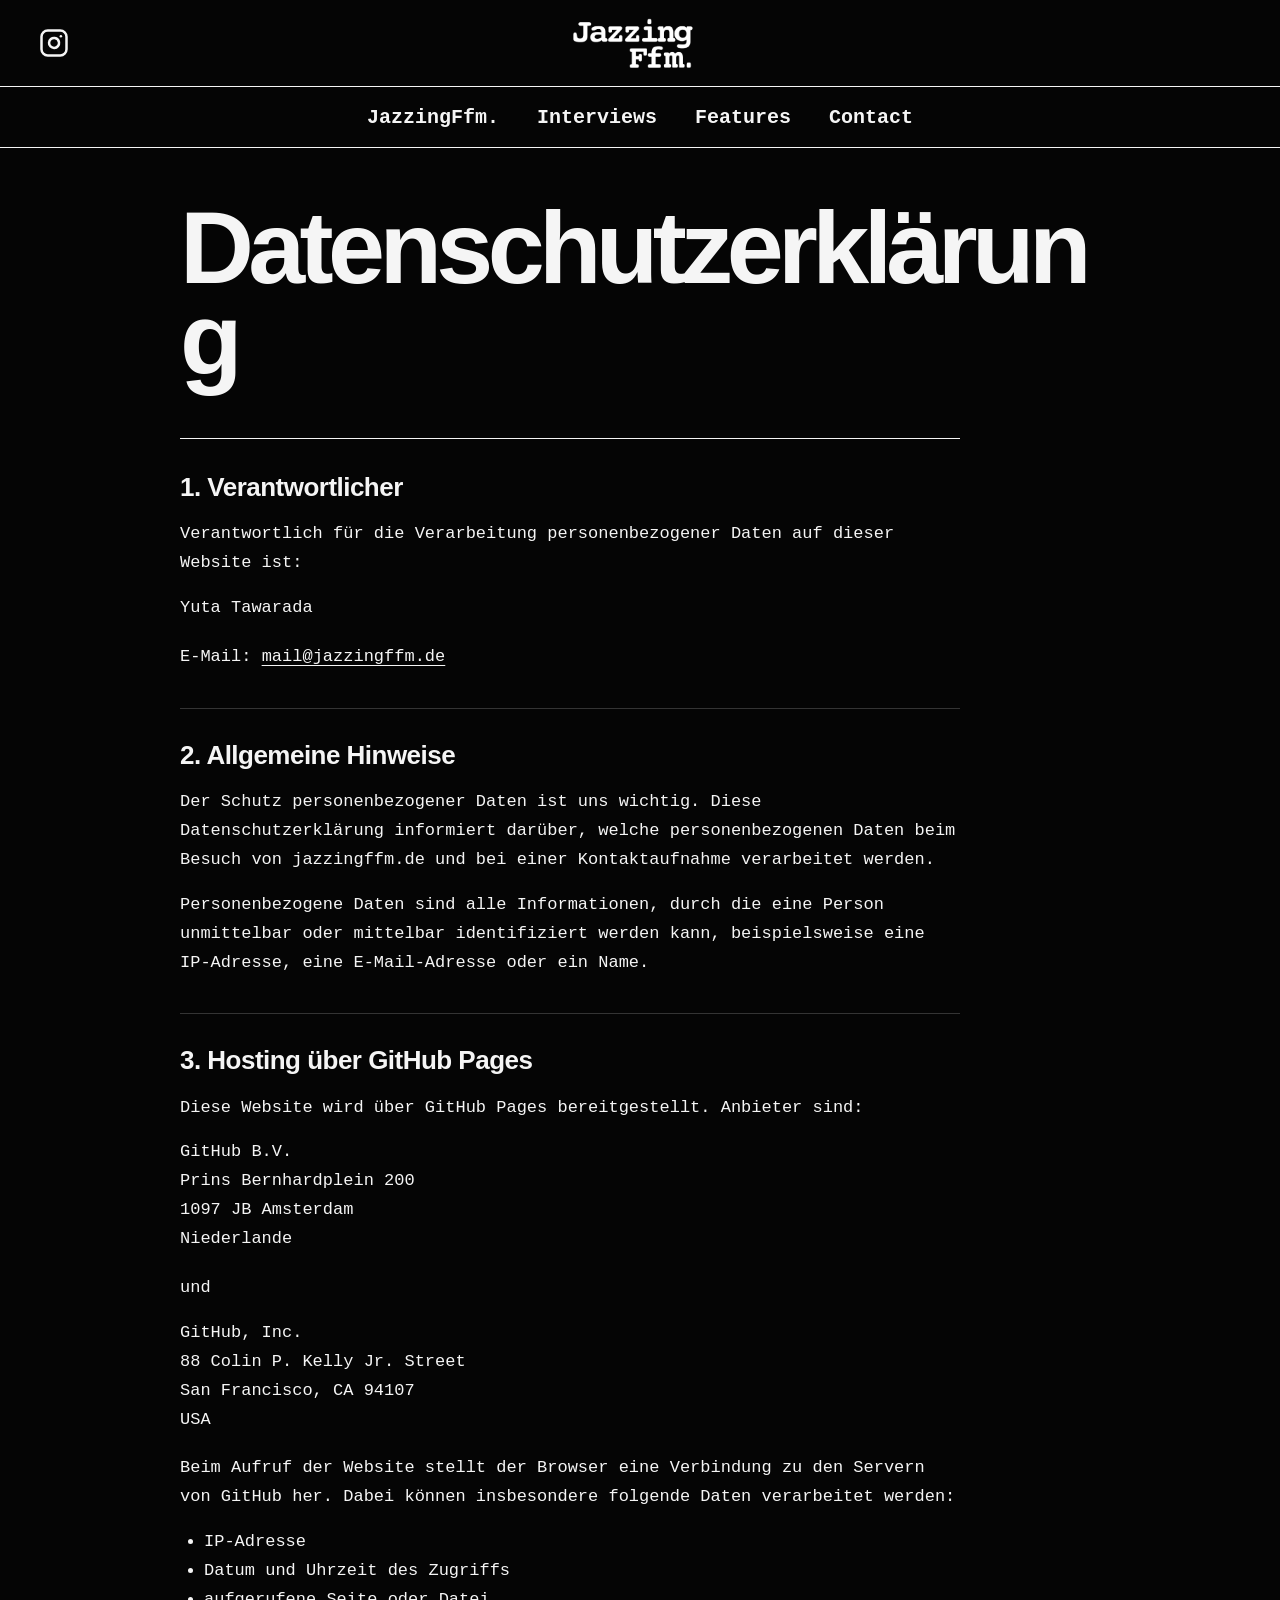
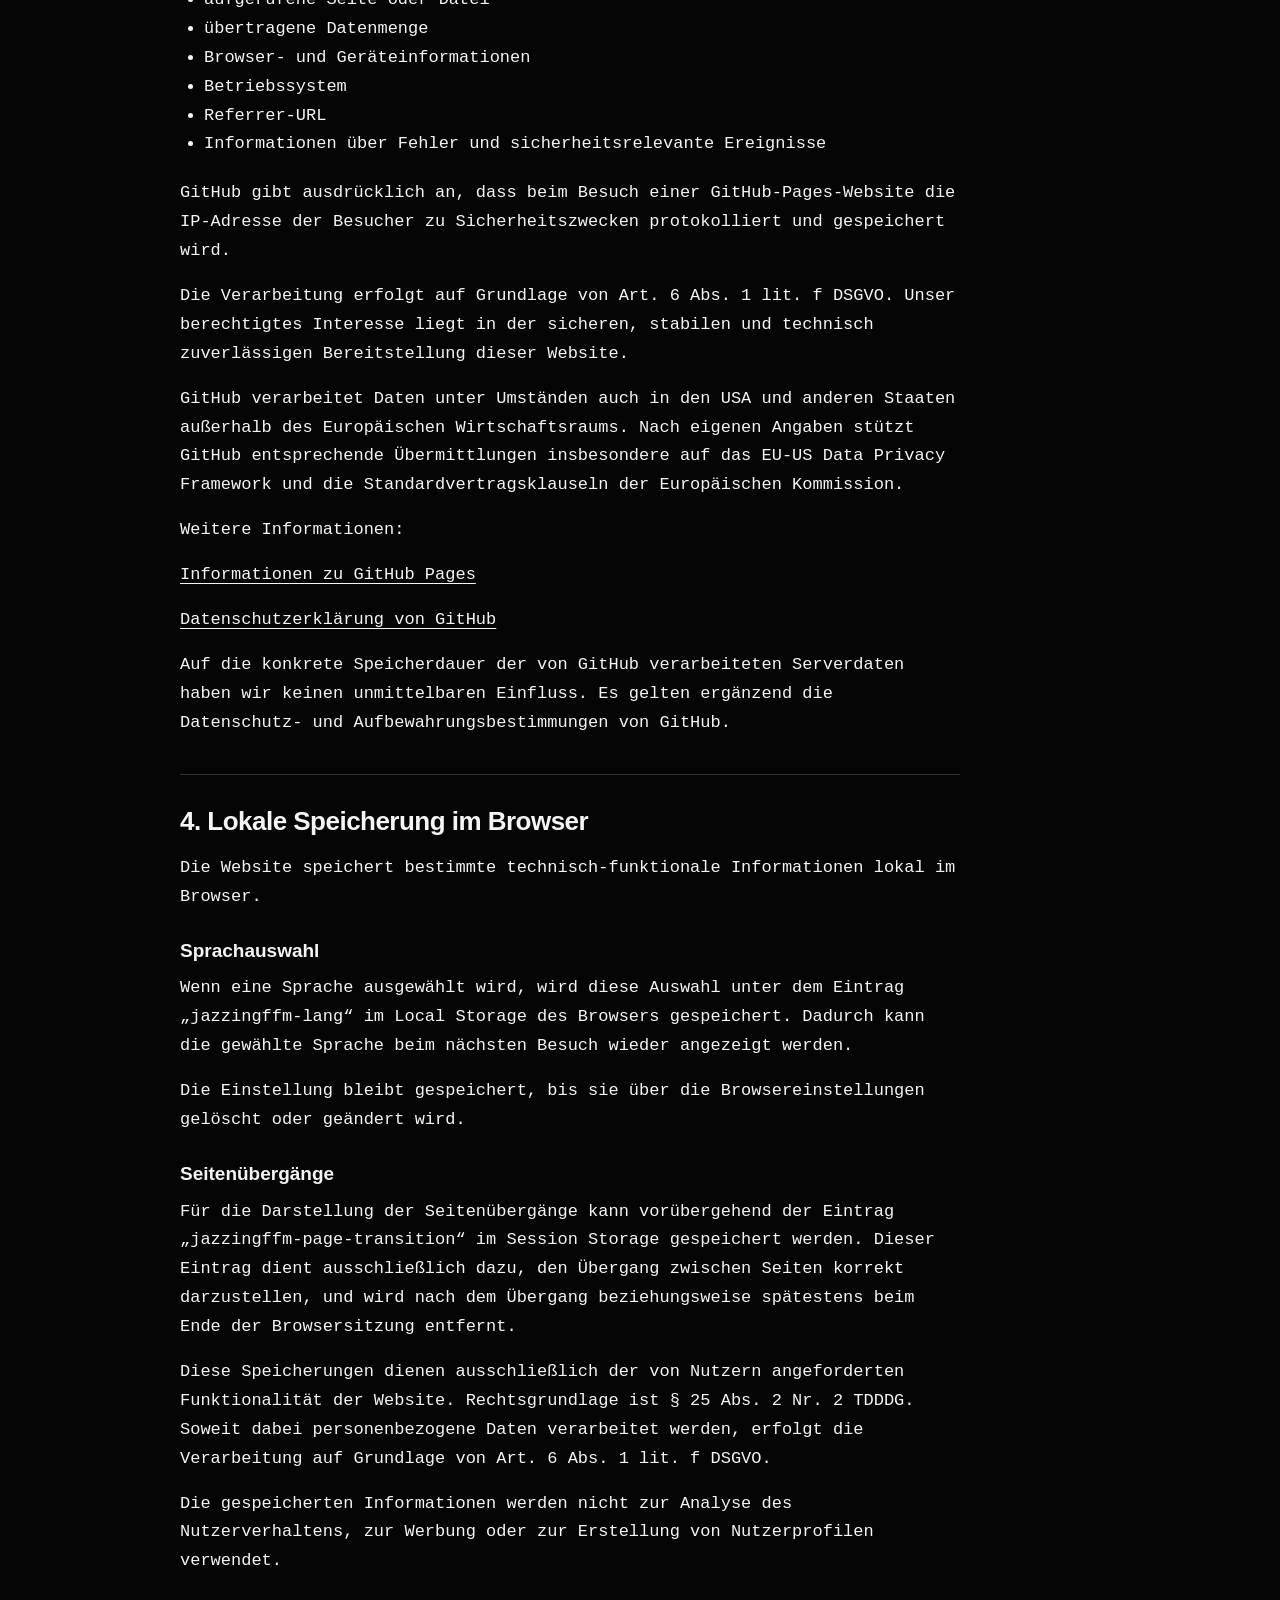
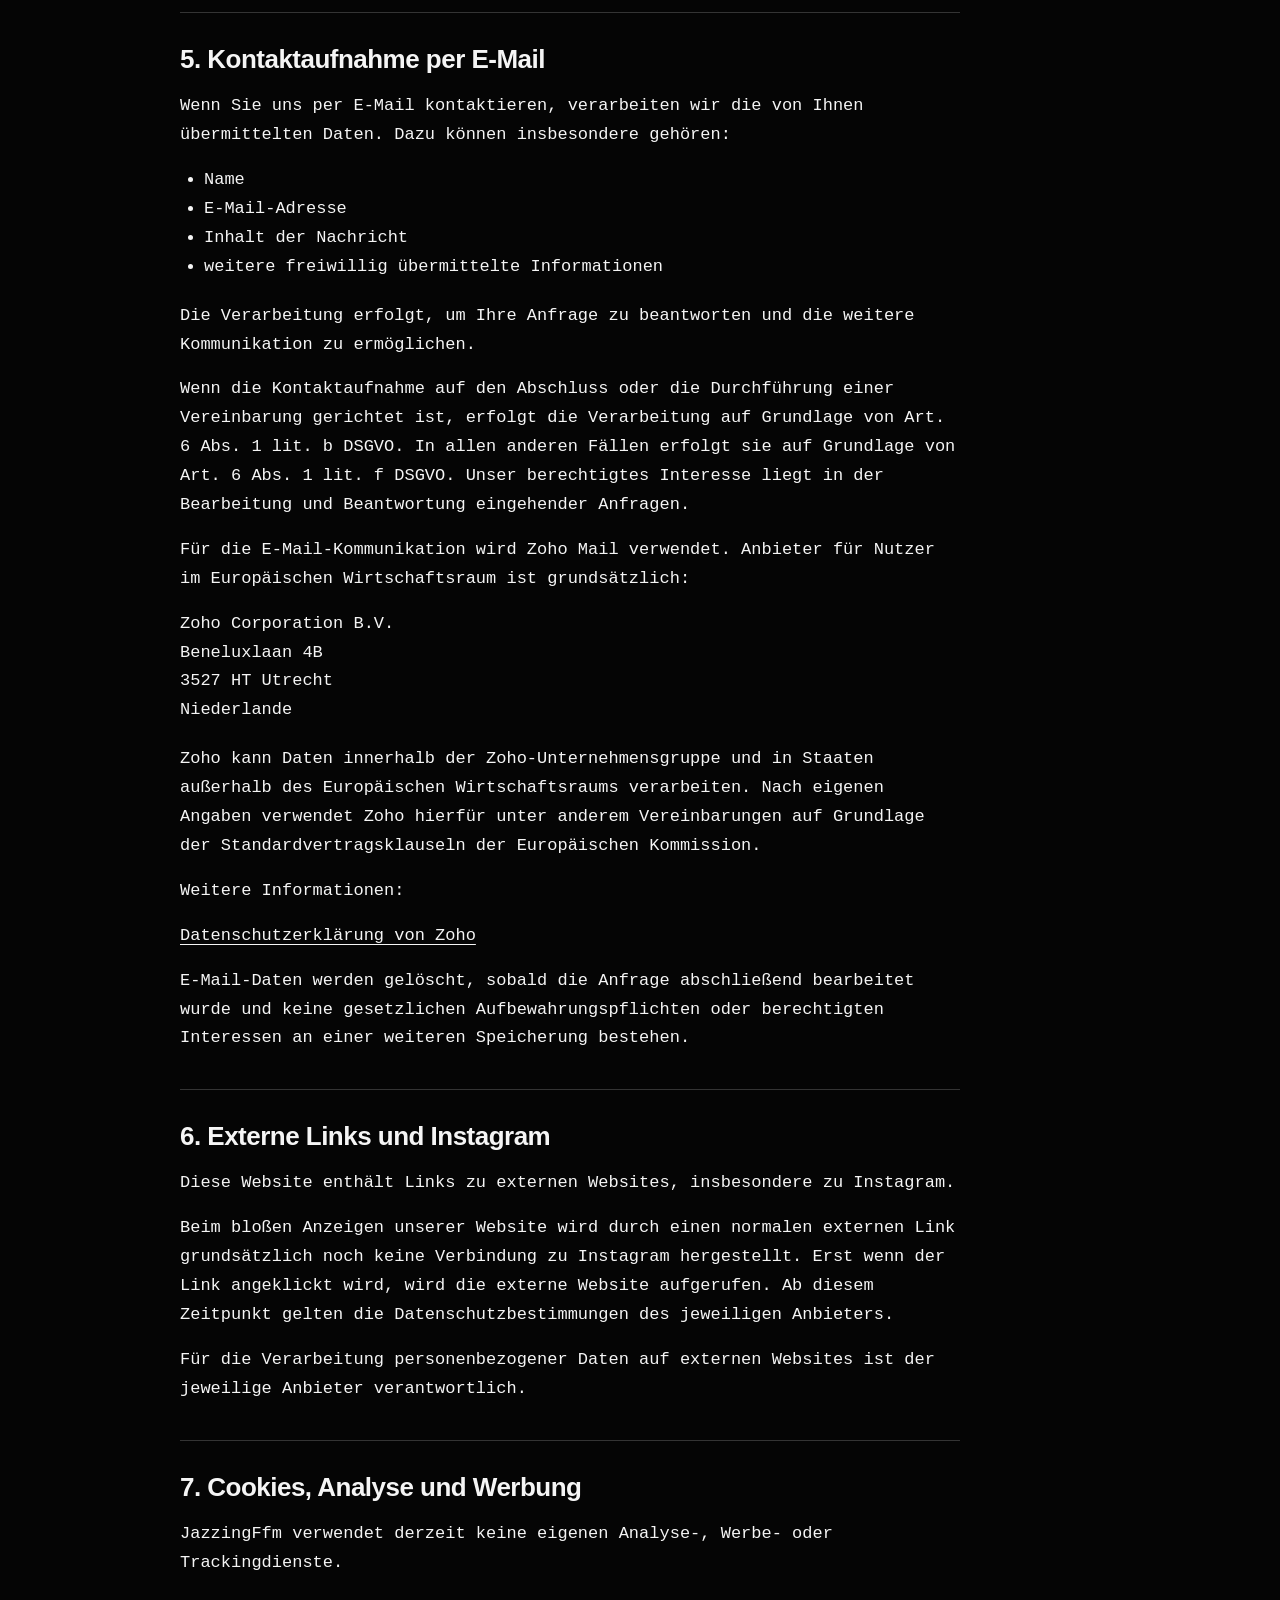
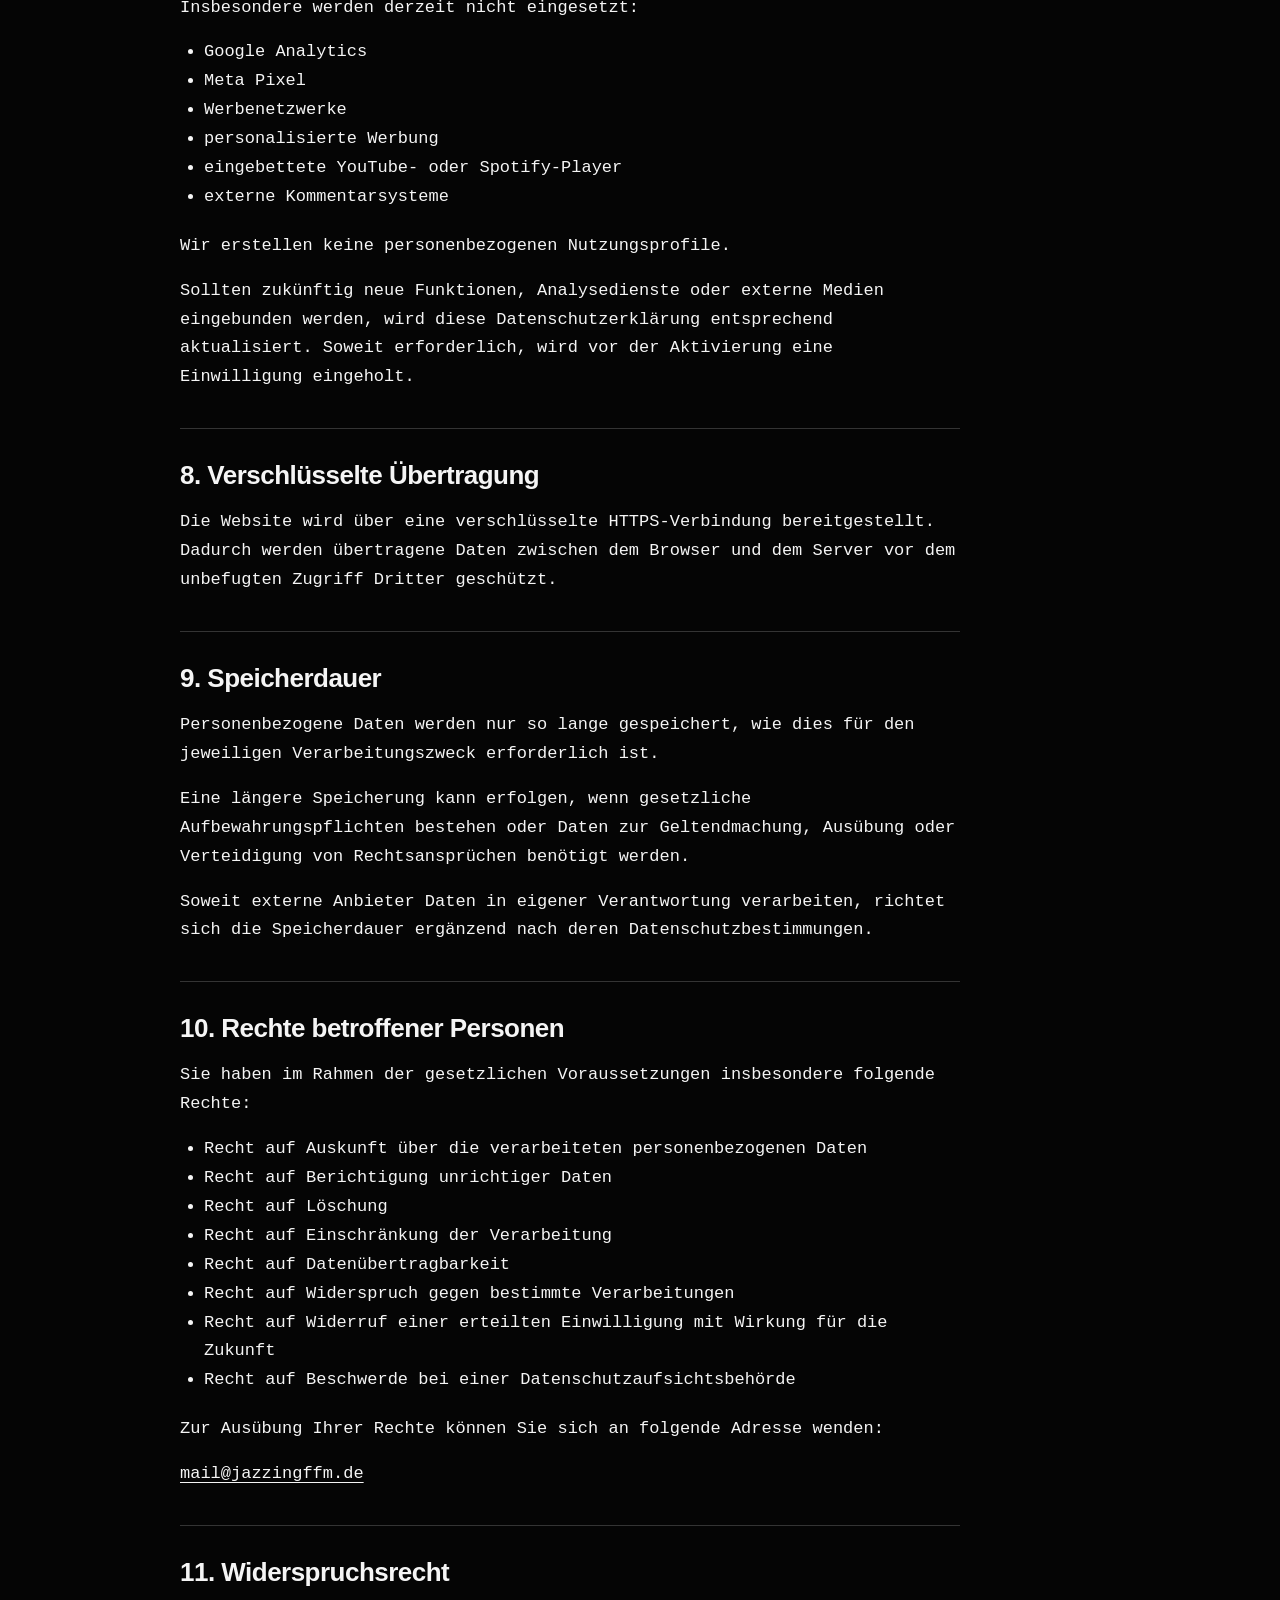
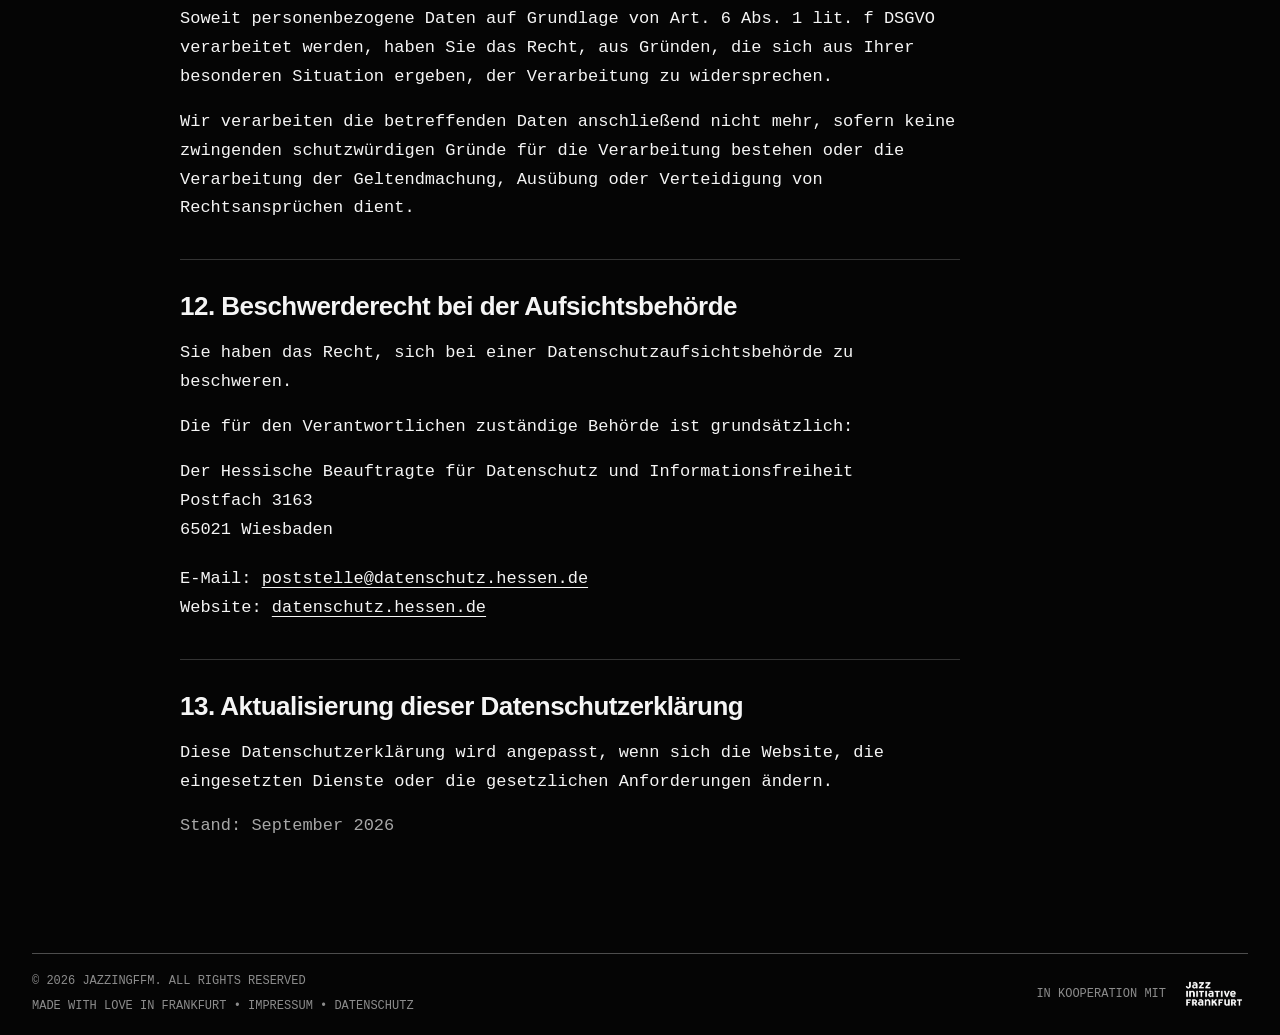
==== commit ef270ee0: "Add JIF cooperation mark to footer" ====
--- a/datenschutz/index.html
+++ b/datenschutz/index.html
@@ -10,7 +10,7 @@
   <link rel="shortcut icon" href="/favicon.ico" />
   <link rel="apple-touch-icon" href="/tab-icon.png" />
   <link rel="stylesheet" href="/css/style.css?v=caption37" />
-  <link rel="stylesheet" href="/css/site-polish.css?v=12" />
+  <link rel="stylesheet" href="/css/site-polish.css?v=13" />
 </head>
 <body>
   <header class="top-header">
@@ -192,7 +192,7 @@
       </div>
     </section>
   </main>
-  <footer class="site-footer"><div class="footer-main"><div class="footer-left"><div class="copyright"><p>© 2026 JAZZINGFFM. ALL RIGHTS RESERVED</p><div class="footer-meta"><p>MADE WITH LOVE IN FRANKFURT</p><span class="footer-separator" aria-hidden="true">•</span><nav class="footer-legal" aria-label="Legal"><a href="/impressum/">Impressum</a><span class="footer-separator" aria-hidden="true">•</span><a href="/datenschutz/" aria-current="page">Datenschutz</a></nav></div></div></div></div></footer>
+  <footer class="site-footer"><div class="footer-main"><div class="footer-left"><div class="copyright"><p>© 2026 JAZZINGFFM. ALL RIGHTS RESERVED</p><div class="footer-meta"><p>MADE WITH LOVE IN FRANKFURT</p><span class="footer-separator" aria-hidden="true">•</span><nav class="footer-legal" aria-label="Legal"><a href="/impressum/">Impressum</a><span class="footer-separator" aria-hidden="true">•</span><a href="/datenschutz/" aria-current="page">Datenschutz</a></nav></div></div></div><div class="footer-partner"><span>In Kooperation mit</span><a href="https://www.jazz-frankfurt.de/" target="_blank" rel="noopener noreferrer" aria-label="Jazz-Initiative Frankfurt am Main e.V."><img src="/JIF_logo.png" alt="Jazz-Initiative Frankfurt am Main e.V." /></a></div></div></footer>
   <script src="/js/site-transition.js?v=4"></script>
 </body>
 </html>
--- a/css/site-polish.css
+++ b/css/site-polish.css
@@ -103,6 +103,28 @@
   color: #8c8c8c;
 }
 
+.footer-partner {
+  align-items: center;
+  color: #8c8c8c;
+  display: flex;
+  font-size: 12px;
+  gap: 12px;
+  justify-content: flex-end;
+  margin-left: auto;
+  text-transform: uppercase;
+}
+
+.footer-partner a,
+.footer-partner img {
+  display: block;
+}
+
+.footer-partner img {
+  height: 38px;
+  object-fit: contain;
+  width: auto;
+}
+
 .footer-legal a {
   border-bottom: 1px solid transparent;
   transition: border-color 0.18s ease, color 0.18s ease;
@@ -213,6 +235,16 @@
     gap: 0.55em;
   }
 
+  .footer-partner {
+    font-size: 10px;
+    justify-content: flex-start;
+    margin-left: 0;
+  }
+
+  .footer-partner img {
+    height: 30px;
+  }
+
   .legal-page {
     padding-bottom: 62px;
     padding-top: 34px;
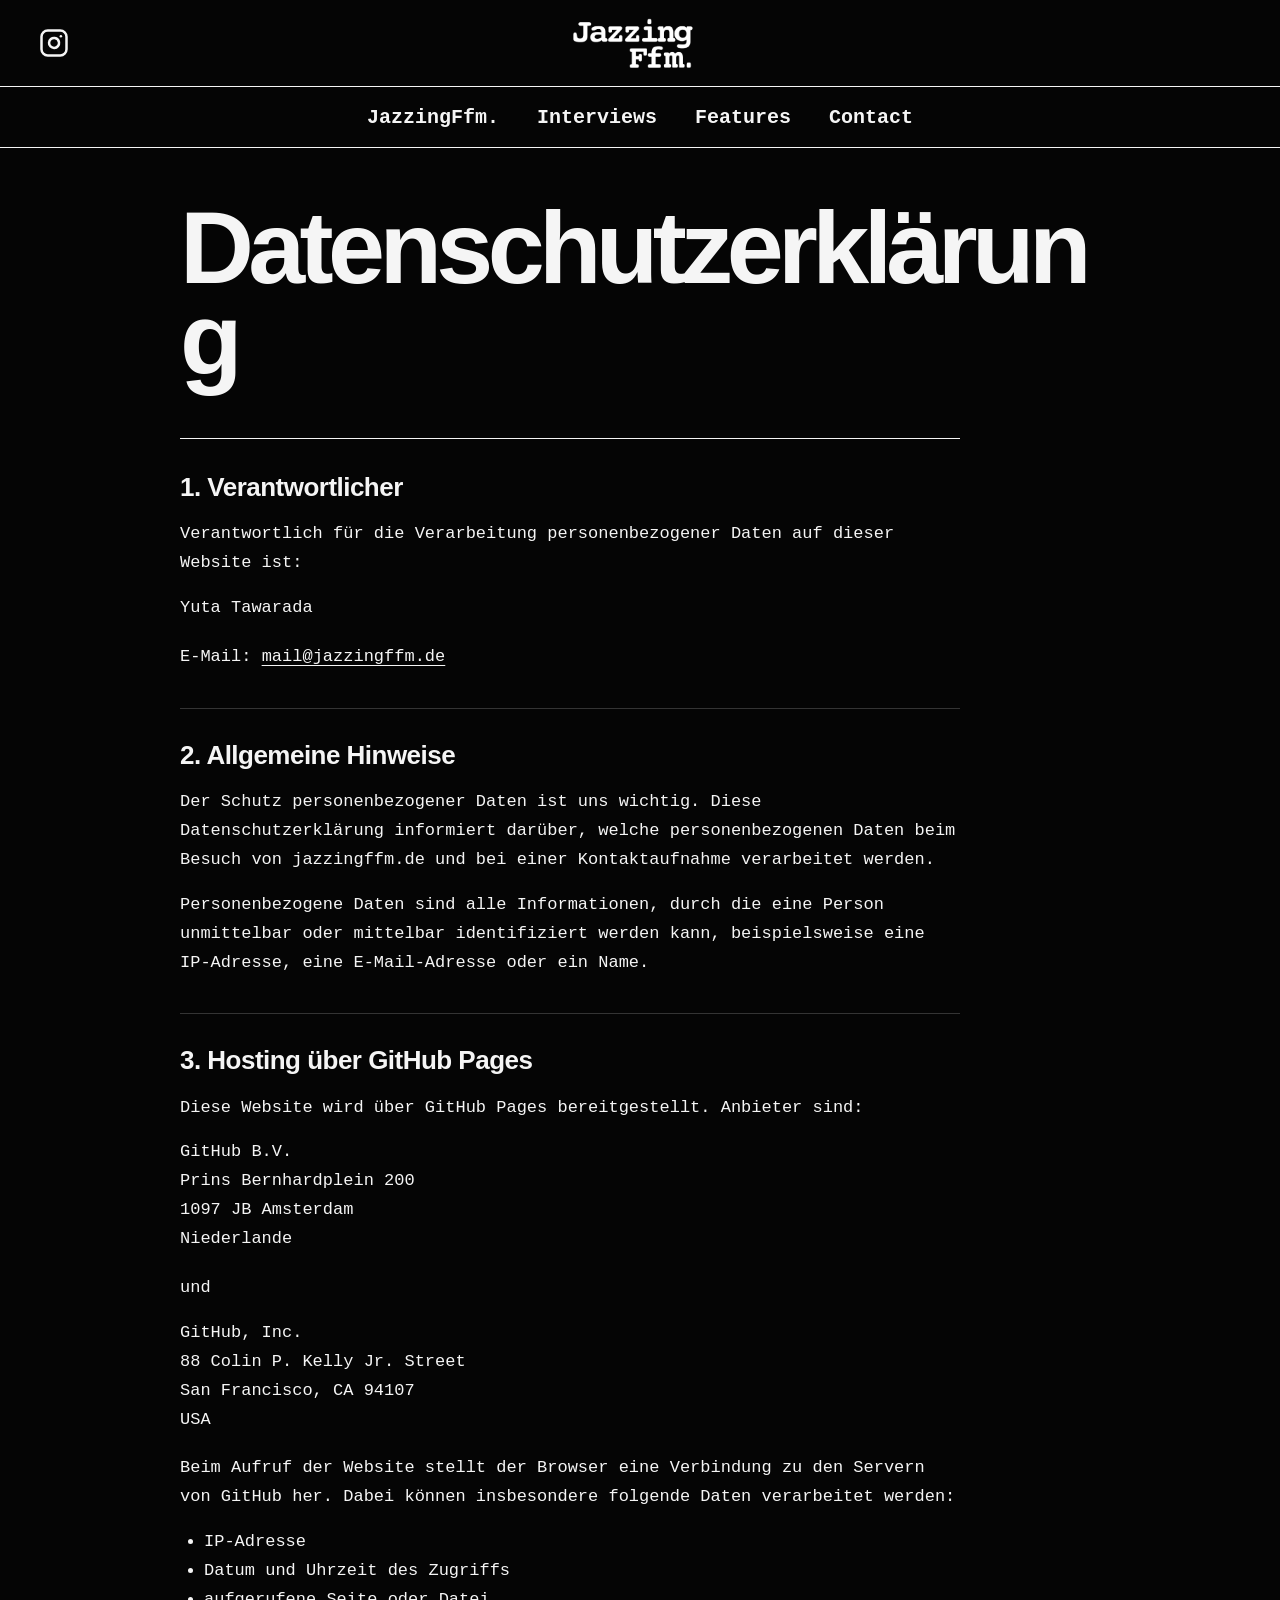
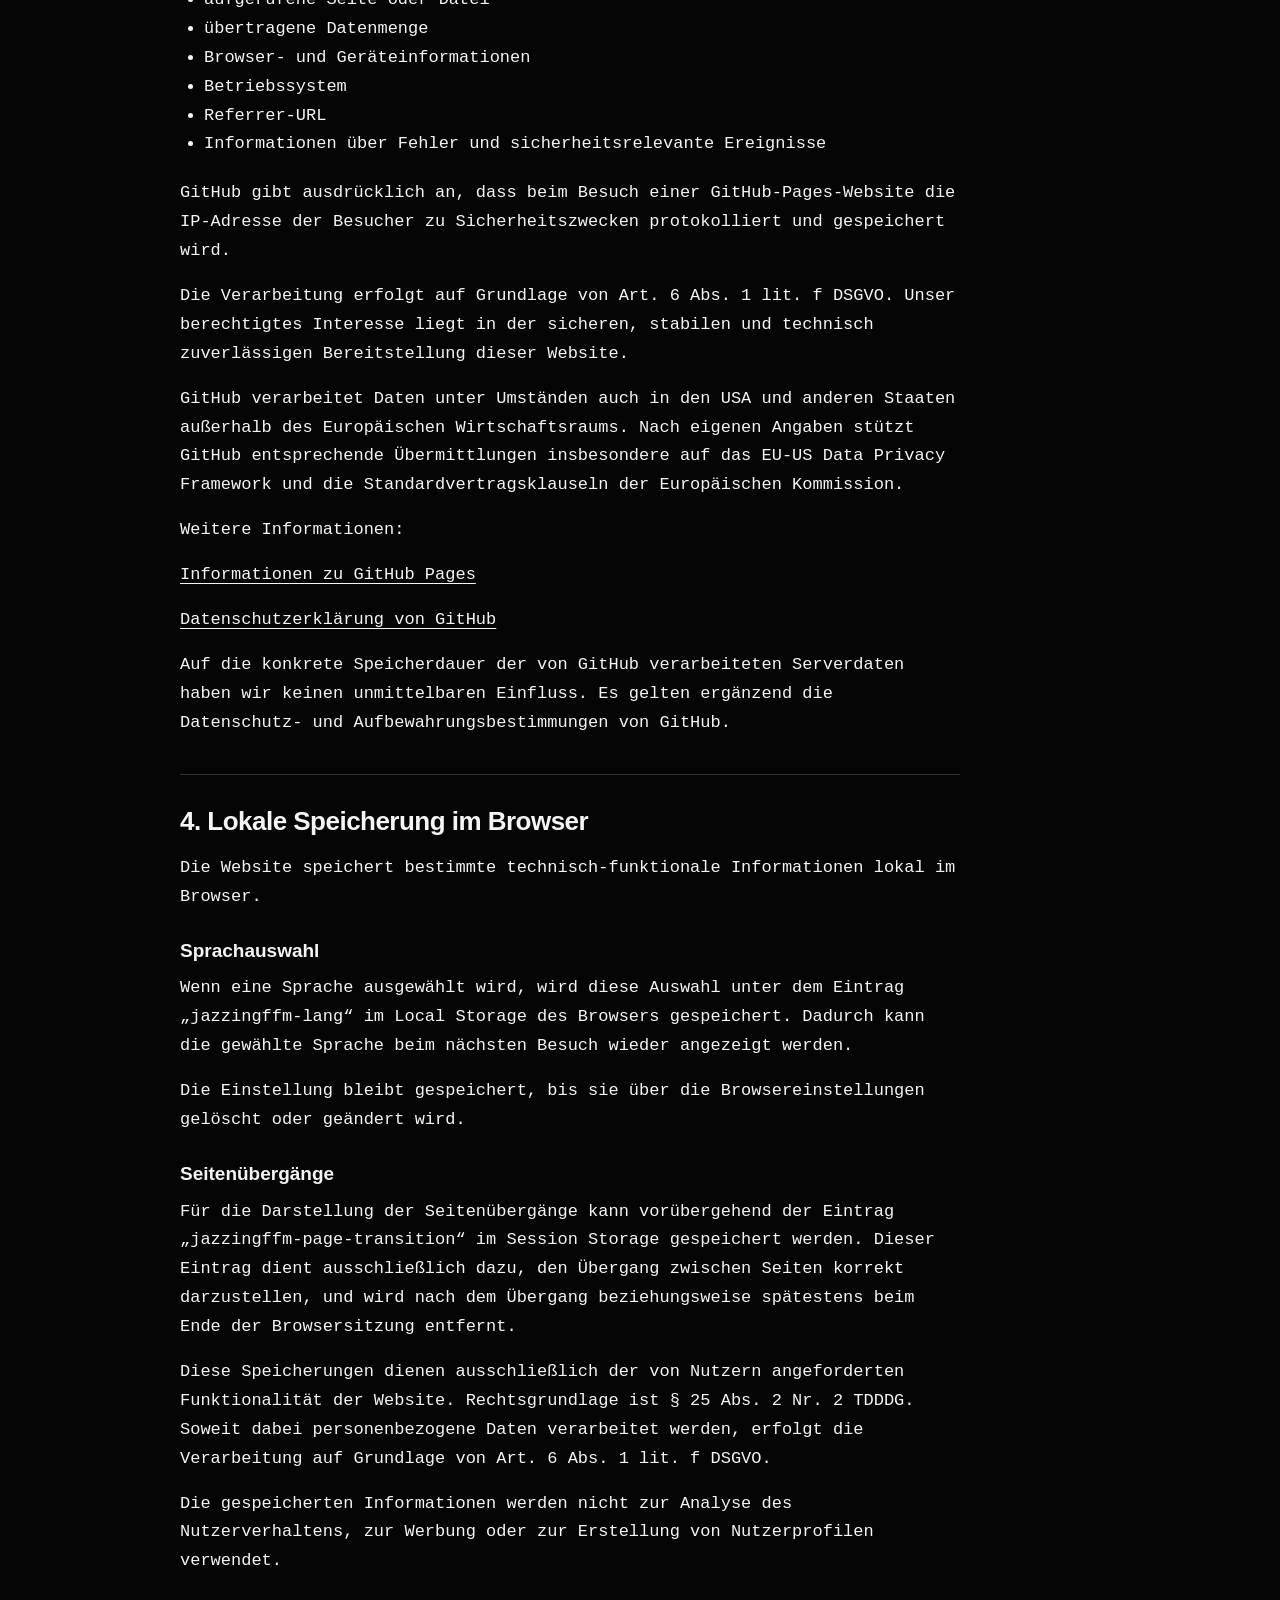
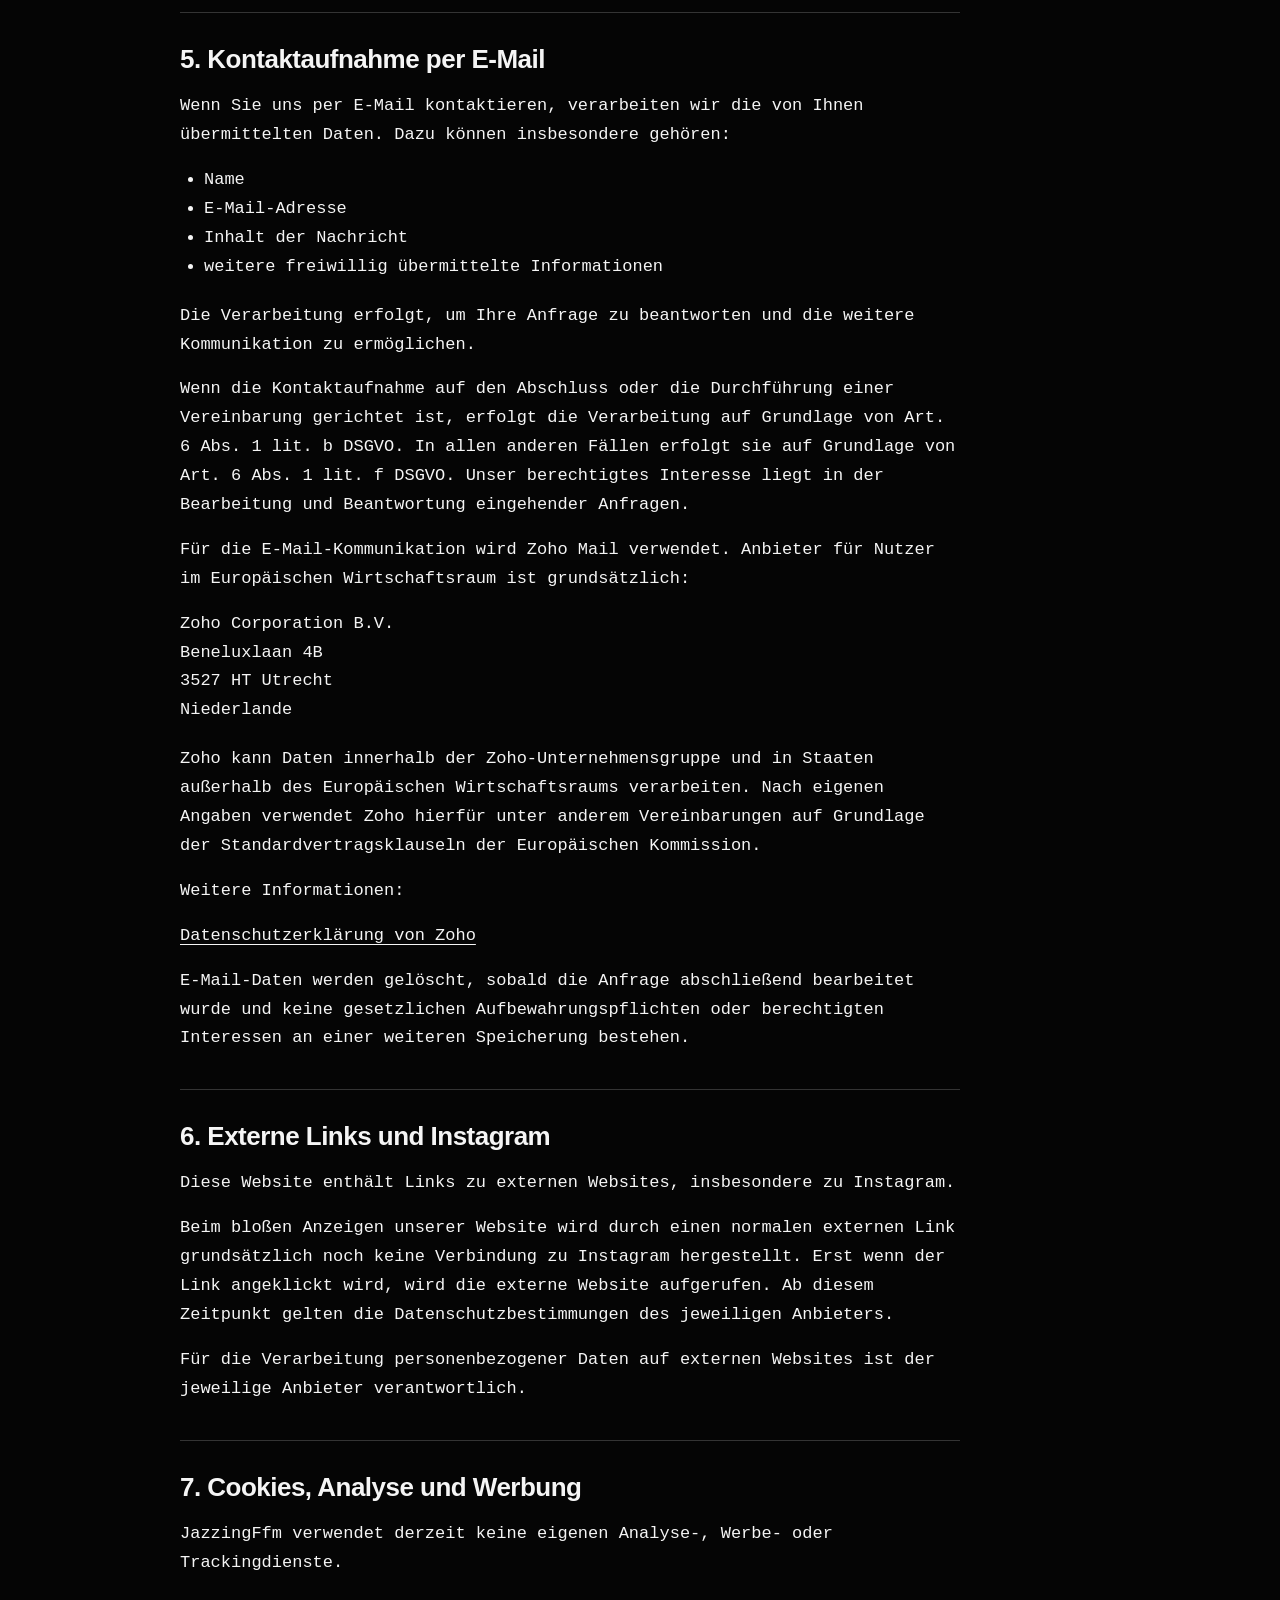
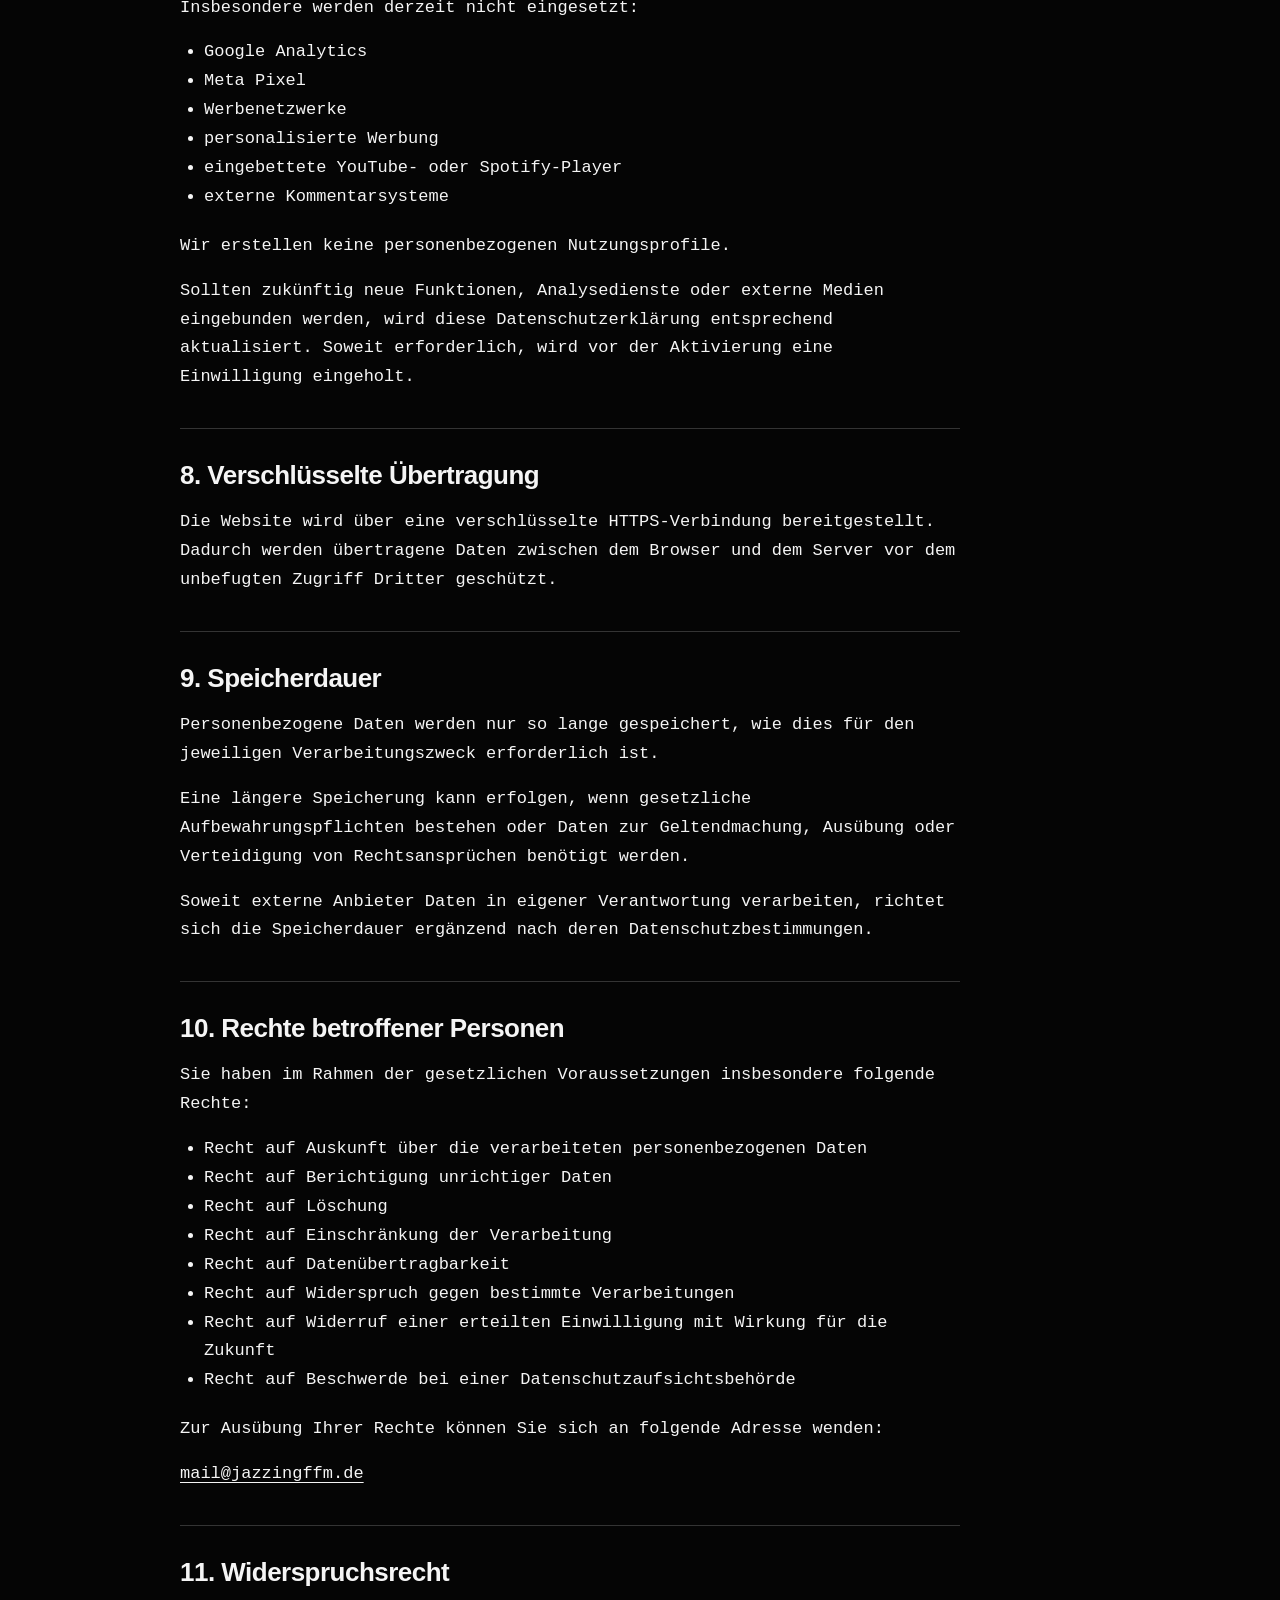
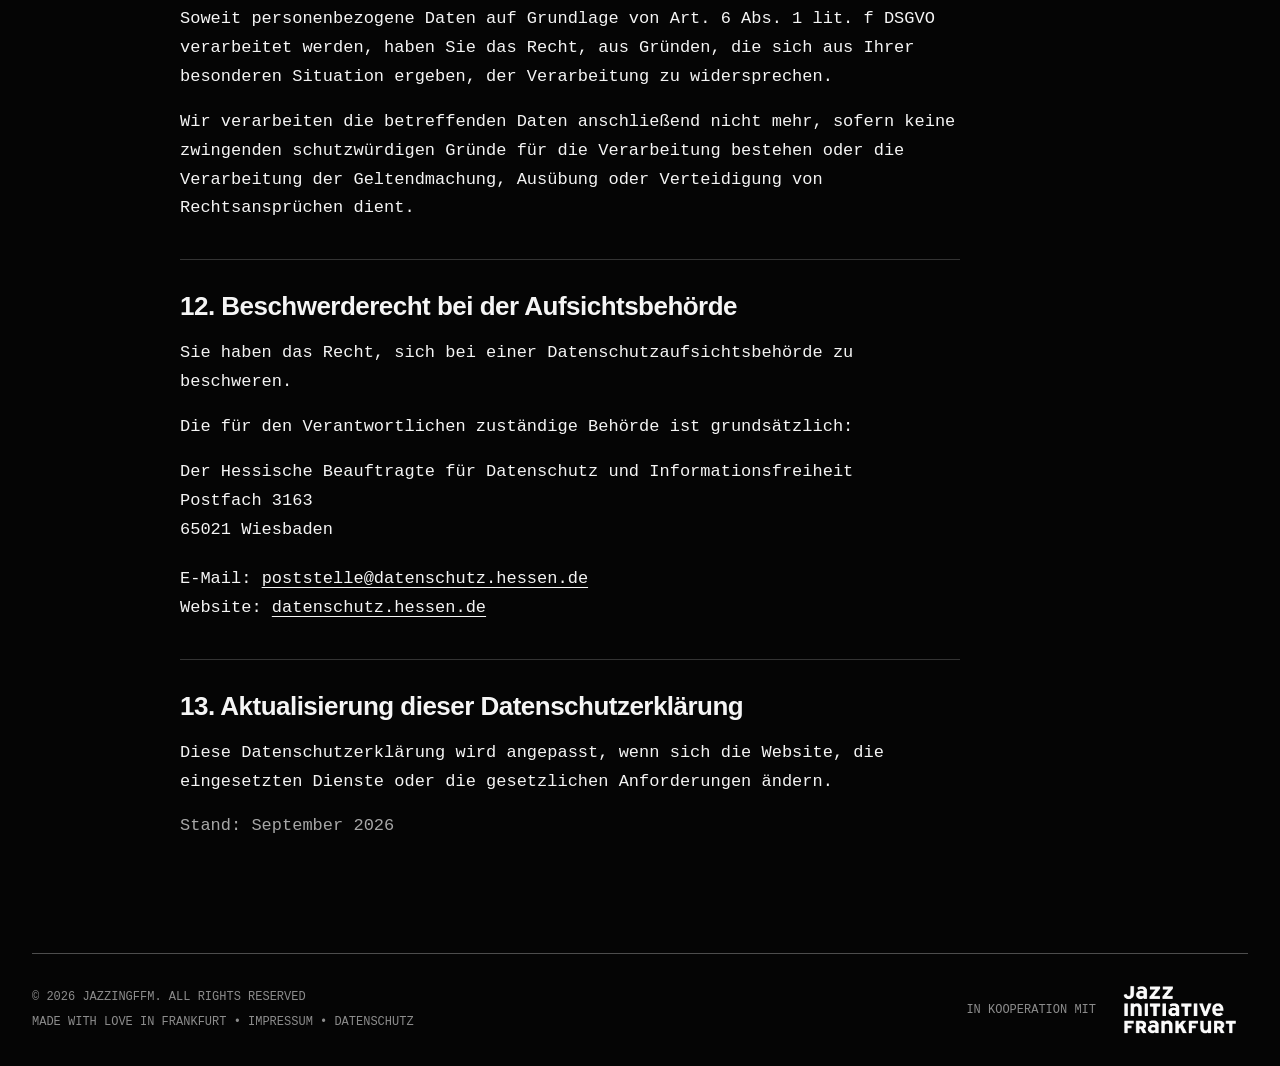
==== commit f1dc0663: "Enlarge JIF footer logo" ====
--- a/datenschutz/index.html
+++ b/datenschutz/index.html
@@ -10,7 +10,7 @@
   <link rel="shortcut icon" href="/favicon.ico" />
   <link rel="apple-touch-icon" href="/tab-icon.png" />
   <link rel="stylesheet" href="/css/style.css?v=caption37" />
-  <link rel="stylesheet" href="/css/site-polish.css?v=13" />
+  <link rel="stylesheet" href="/css/site-polish.css?v=14" />
 </head>
 <body>
   <header class="top-header">
--- a/css/site-polish.css
+++ b/css/site-polish.css
@@ -108,10 +108,12 @@
   color: #8c8c8c;
   display: flex;
   font-size: 12px;
+  flex-wrap: nowrap;
   gap: 12px;
   justify-content: flex-end;
   margin-left: auto;
   text-transform: uppercase;
+  white-space: nowrap;
 }
 
 .footer-partner a,
@@ -120,7 +122,7 @@
 }
 
 .footer-partner img {
-  height: 38px;
+  height: 76px;
   object-fit: contain;
   width: auto;
 }
@@ -242,7 +244,7 @@
   }
 
   .footer-partner img {
-    height: 30px;
+    height: 60px;
   }
 
   .legal-page {
